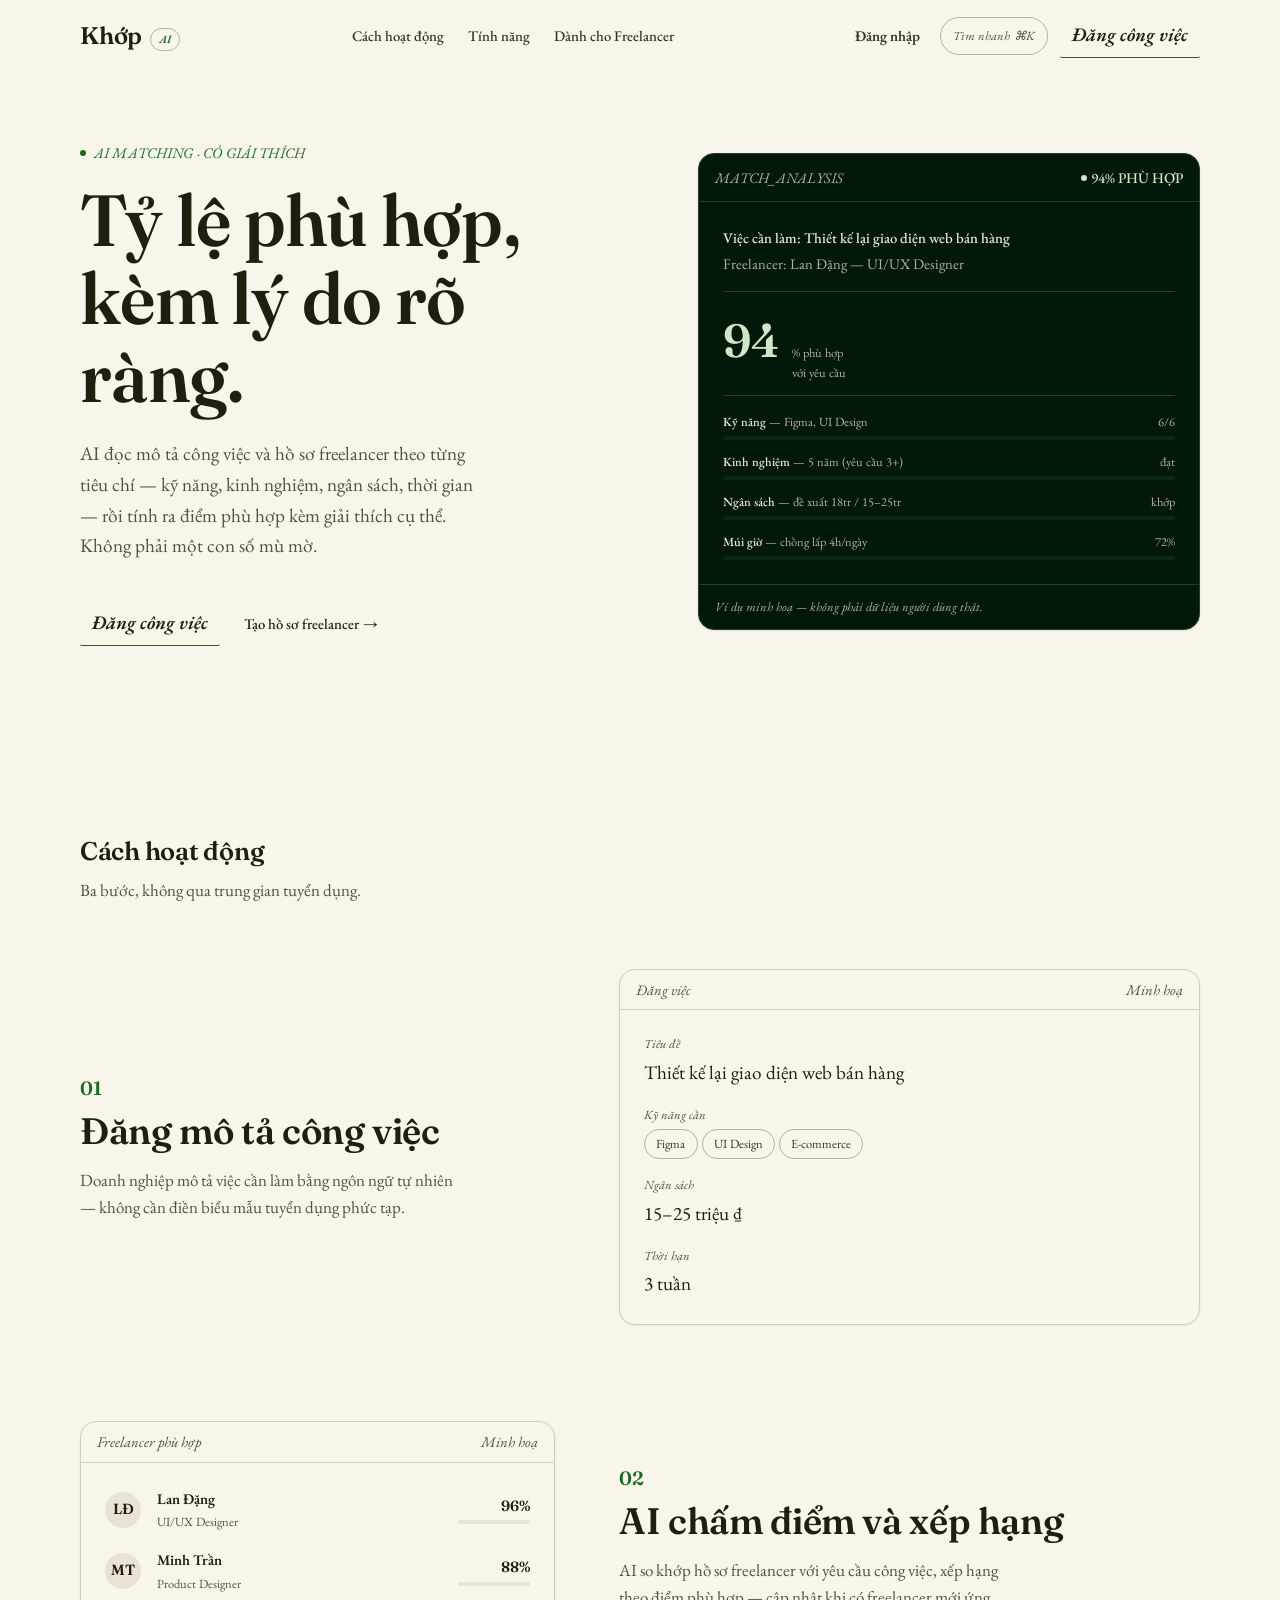
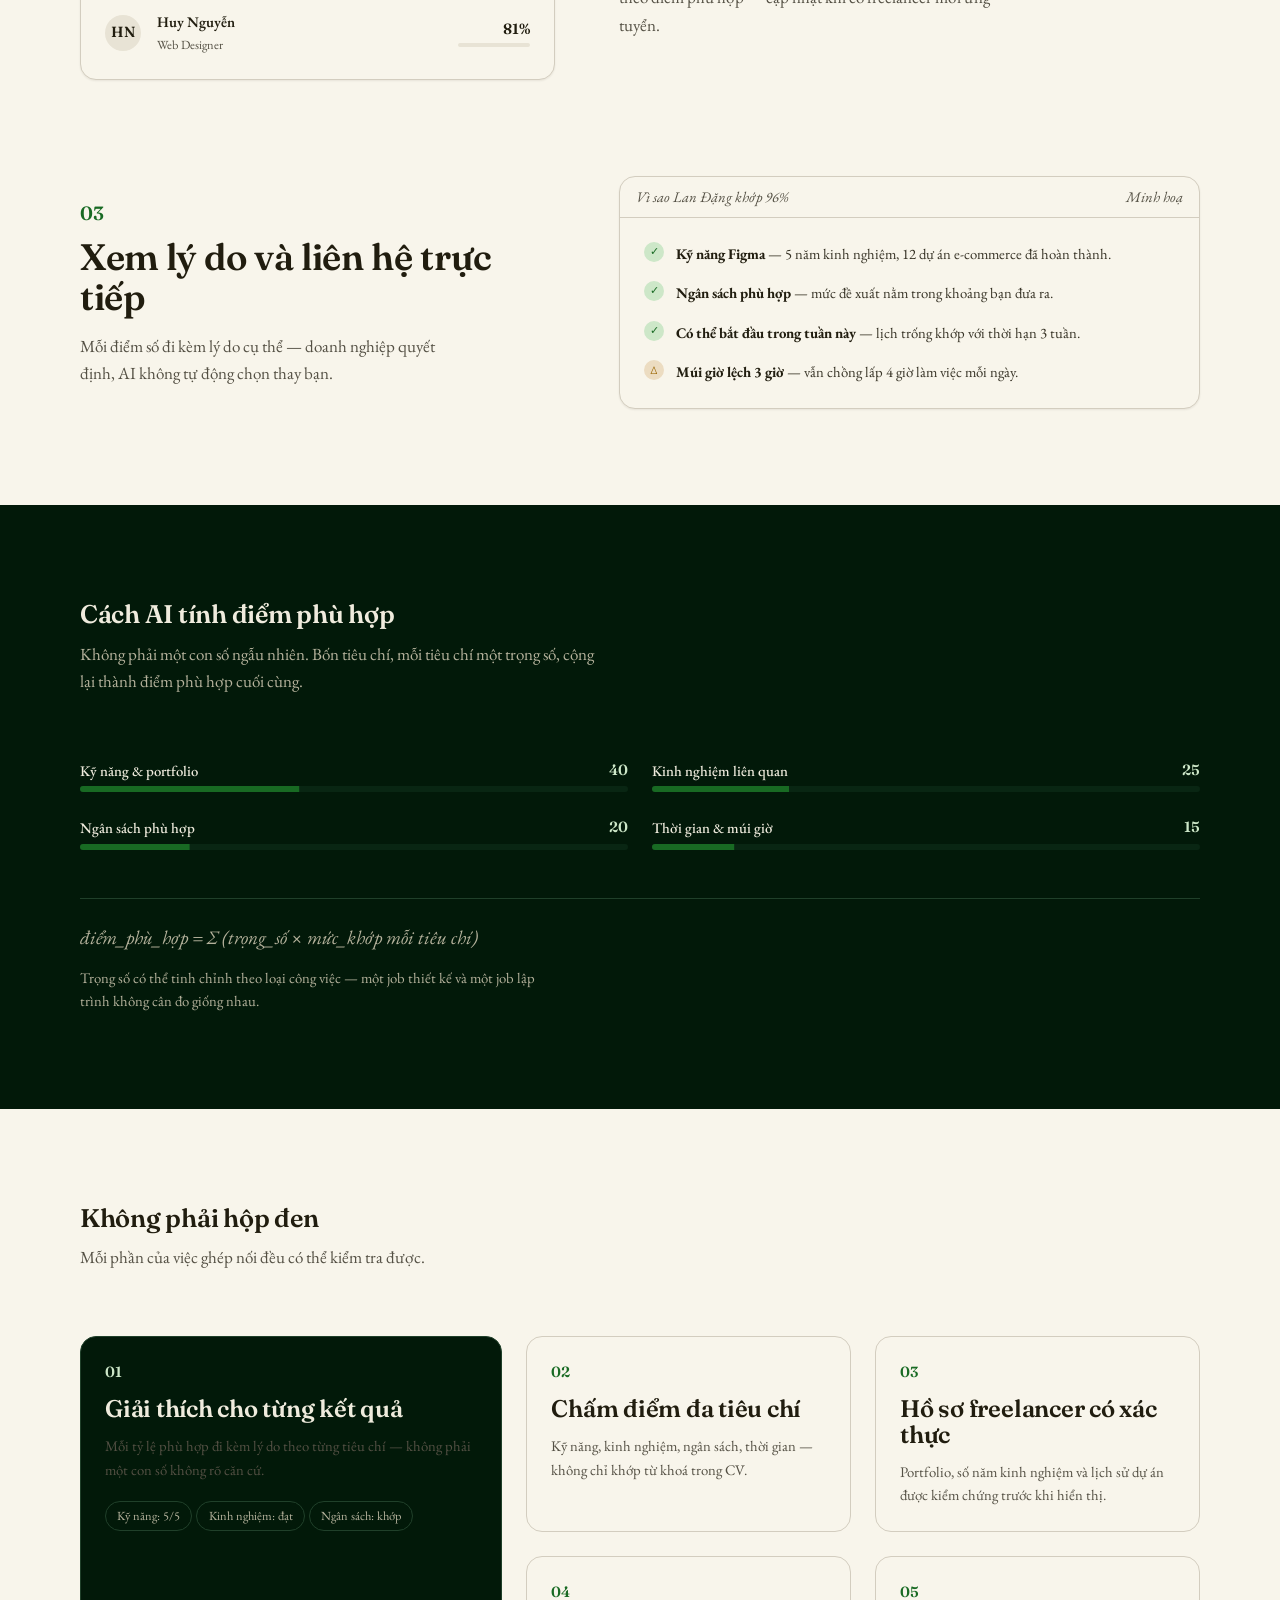
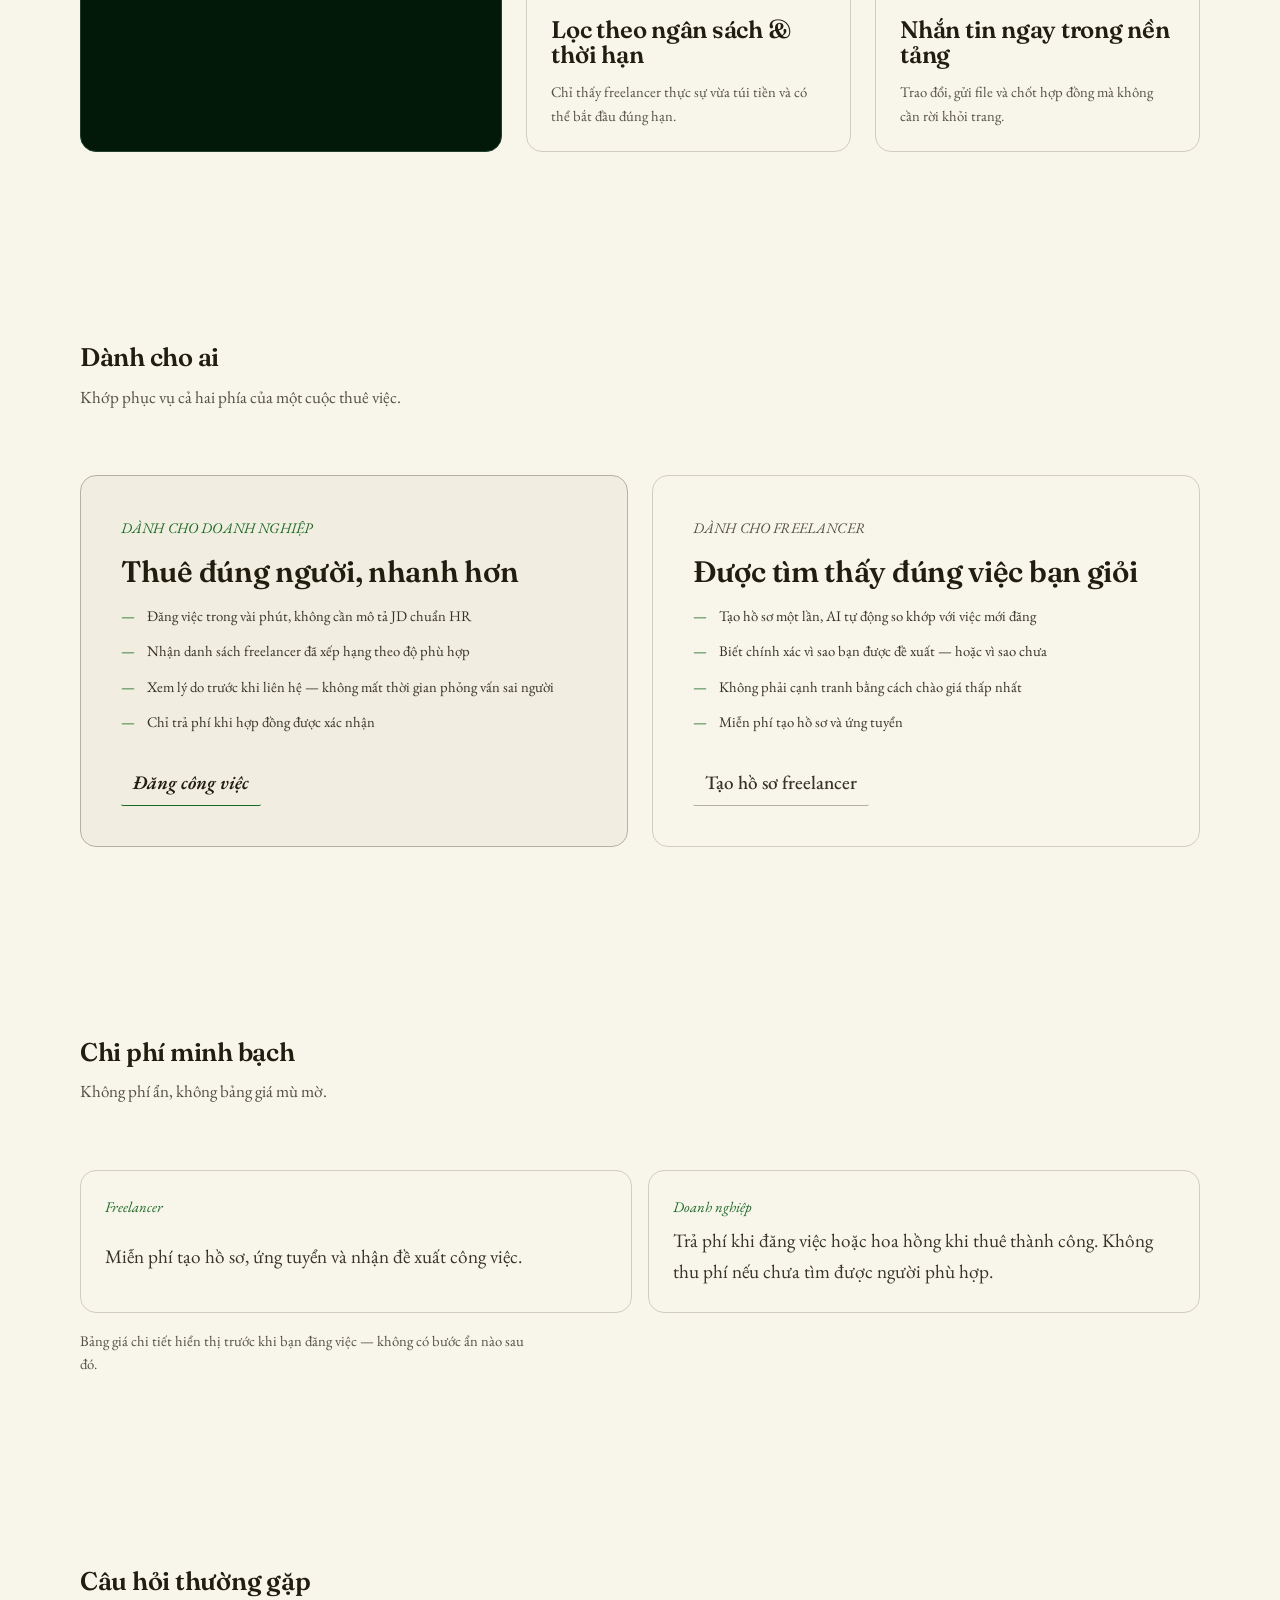
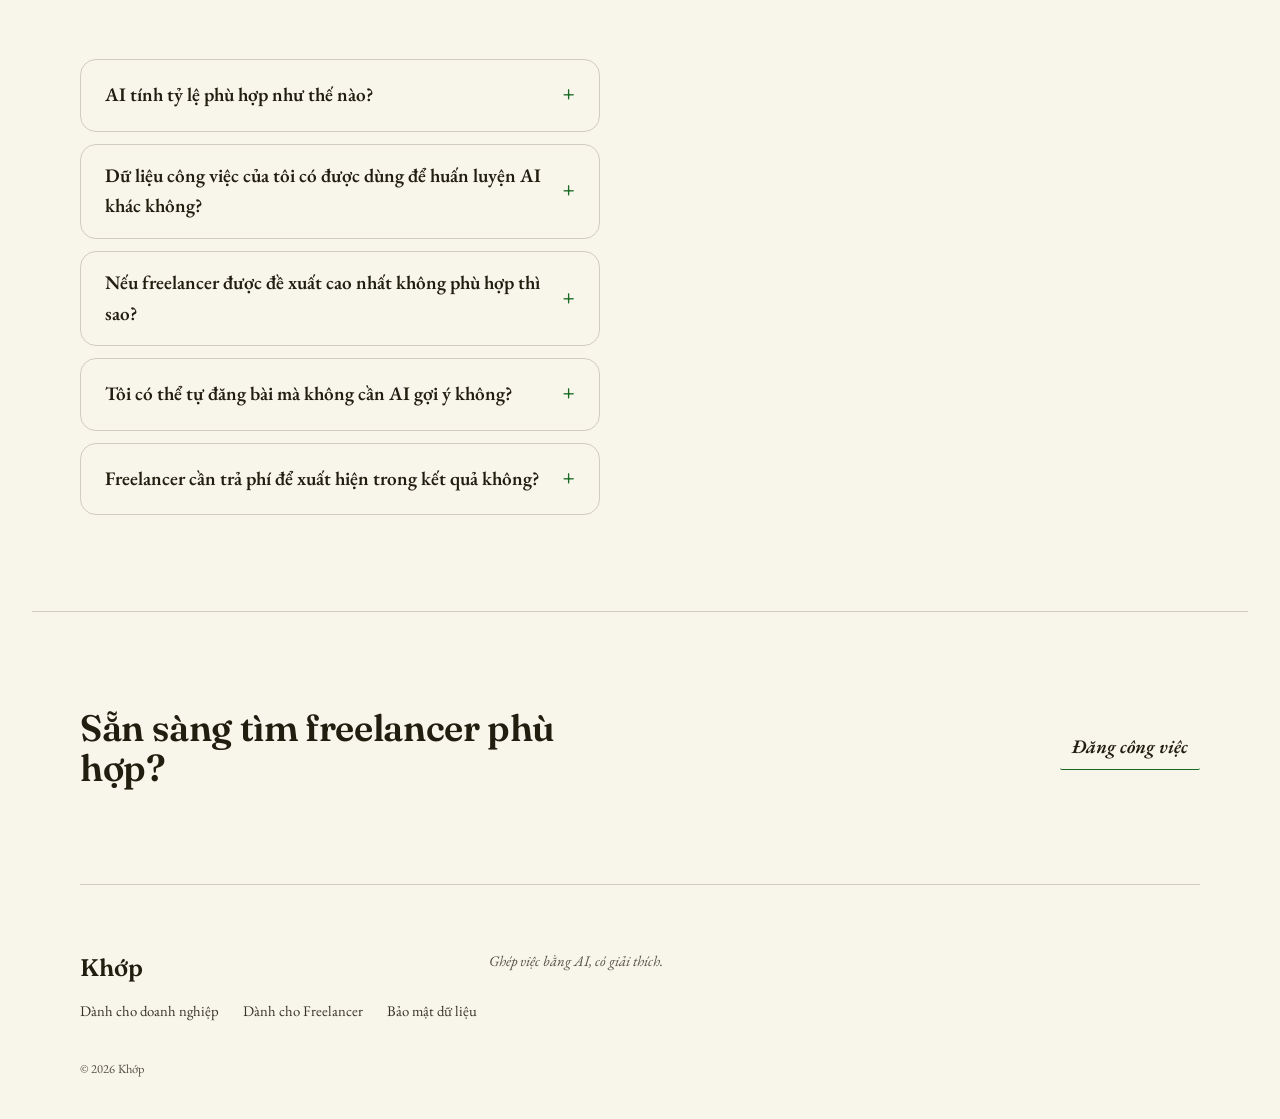
==== index.html @ 1771e1c7 "first commit" ====
<!doctype html>
<html lang="vi">
<head>
<meta charset="UTF-8" />
<meta name="viewport" content="width=device-width, initial-scale=1, viewport-fit=cover" />
<title>Khớp — Ghép việc bằng AI, có giải thích</title>
<meta name="description" content="Khớp dùng AI để tính tỷ lệ phù hợp giữa công việc và freelancer, và giải thích rõ lý do ghép nối — cho doanh nghiệp nhỏ và freelancer." />
<link rel="preconnect" href="https://fonts.googleapis.com" />
<link rel="preconnect" href="https://fonts.gstatic.com" crossorigin />
<link href="https://fonts.googleapis.com/css2?family=Fraunces:opsz,wght@9..144,500;9..144,600;9..144,700&family=EB+Garamond:ital,wght@0,400;0,500;0,600;1,400;1,500;1,600&display=swap" rel="stylesheet" />
<link rel="stylesheet" href="tokens.css" />
<link rel="stylesheet" href="styles.css" />
</head>
<body>

<a class="skip-link" href="#main">Bỏ qua đến nội dung chính</a>

<header class="nav" id="nav">
  <div class="nav__inner">
    <a class="nav__brand" href="#top">Khớp <span class="chip">AI</span></a>

    <nav class="nav__center" aria-label="Điều hướng chính">
      <a class="nav__link" href="#how">Cách hoạt động</a>
      <a class="nav__link" href="#features">Tính năng</a>
      <a class="nav__link" href="#freelancer">Dành cho Freelancer</a>
    </nav>

    <div class="nav__right">
      <a class="nav__signin" href="#signin">Đăng nhập</a>
      <button class="cmdk-trigger" id="cmdkTrigger" aria-haspopup="dialog" aria-controls="cmdk">
        <span>Tìm nhanh</span><kbd>⌘K</kbd>
      </button>
      <a class="btn btn--primary" href="#dang-cong-viec">Đăng công việc</a>
      <button class="nav__burger" id="burgerBtn" aria-expanded="false" aria-controls="mobilePanel" aria-label="Mở menu">
        <svg viewBox="0 0 24 24" fill="none" stroke="currentColor" stroke-width="2" aria-hidden="true"><path d="M3 6h18M3 12h18M3 18h18"/></svg>
      </button>
    </div>
  </div>

  <div class="nav__mobile-panel" id="mobilePanel">
    <a href="#how">Cách hoạt động</a>
    <a href="#features">Tính năng</a>
    <a href="#freelancer">Dành cho Freelancer</a>
    <a href="#signin">Đăng nhập</a>
    <a class="btn btn--primary" href="#dang-cong-viec">Đăng công việc</a>
  </div>
</header>

<dialog class="cmdk" id="cmdk" aria-label="Tìm nhanh">
  <div class="cmdk__input-row">
    <svg viewBox="0 0 24 24" fill="none" stroke="currentColor" stroke-width="2" aria-hidden="true"><circle cx="11" cy="11" r="7"/><path d="m21 21-4.3-4.3"/></svg>
    <input class="cmdk__input" id="cmdkInput" type="text" placeholder="Đi tới phần, hoặc thực hiện một hành động…" autocomplete="off" />
  </div>
  <ul class="cmdk__list" id="cmdkList" role="listbox"></ul>
</dialog>

<main id="main">

  <!-- ===================== Hero ===================== -->
  <section class="hero container" id="top">
    <div class="hero__inner">
      <div>
        <span class="hero__eyebrow">AI MATCHING · CÓ GIẢI THÍCH</span>
        <h1 class="hero__title">Tỷ lệ phù hợp, kèm lý do rõ ràng.</h1>
        <p class="hero__lede">AI đọc mô tả công việc và hồ sơ freelancer theo từng tiêu chí — kỹ năng, kinh nghiệm, ngân sách, thời gian — rồi tính ra điểm phù hợp kèm giải thích cụ thể. Không phải một con số mù mờ.</p>
        <div class="hero__cta">
          <a class="btn btn--primary" href="#dang-cong-viec">Đăng công việc</a>
          <a class="link-arrow" href="#freelancer">Tạo hồ sơ freelancer</a>
        </div>
      </div>

      <div class="match-card reveal" style="--i:1" aria-hidden="true">
        <div class="match-card__frame">
          <span>MATCH_ANALYSIS</span>
          <span class="match-card__status"><span class="dot"></span>94% PHÙ HỢP</span>
        </div>
        <div class="match-card__body">
          <div class="match-card__meta">
            <span class="job">Việc cần làm: Thiết kế lại giao diện web bán hàng</span>
            <span class="who">Freelancer: Lan Đặng — UI/UX Designer</span>
          </div>

          <div class="match-card__score">
            <span class="num" data-count-to="94">0</span>
            <span class="label">% phù hợp<br/>với yêu cầu</span>
          </div>

          <div class="match-card__criteria">
            <div class="criterion">
              <div class="criterion__row"><span><strong>Kỹ năng</strong> — Figma, UI Design</span><span>6/6</span></div>
              <div class="criterion__bar"><span data-fill="100"></span></div>
            </div>
            <div class="criterion">
              <div class="criterion__row"><span><strong>Kinh nghiệm</strong> — 5 năm (yêu cầu 3+)</span><span>đạt</span></div>
              <div class="criterion__bar"><span data-fill="100"></span></div>
            </div>
            <div class="criterion">
              <div class="criterion__row"><span><strong>Ngân sách</strong> — đề xuất 18tr / 15–25tr</span><span>khớp</span></div>
              <div class="criterion__bar"><span data-fill="90"></span></div>
            </div>
            <div class="criterion">
              <div class="criterion__row"><span><strong>Múi giờ</strong> — chồng lấp 4h/ngày</span><span>72%</span></div>
              <div class="criterion__bar"><span data-fill="72"></span></div>
            </div>
          </div>
        </div>
        <div class="match-card__caption">Ví dụ minh hoạ — không phải dữ liệu người dùng thật.</div>
      </div>
    </div>
  </section>

  <!-- ===================== How it works (Workbench tour) ===================== -->
  <section class="section container" id="how">
    <div class="section__head reveal">
      <h2>Cách hoạt động</h2>
      <p>Ba bước, không qua trung gian tuyển dụng.</p>
    </div>

    <div class="steps">
      <article class="step reveal">
        <div class="step__text">
          <span class="step__num">01</span>
          <h3 class="step__title">Đăng mô tả công việc</h3>
          <p class="step__copy">Doanh nghiệp mô tả việc cần làm bằng ngôn ngữ tự nhiên — không cần điền biểu mẫu tuyển dụng phức tạp.</p>
        </div>
        <div class="step__panel panel">
          <div class="panel__frame"><span>Đăng việc</span><span>Minh hoạ</span></div>
          <div class="panel__body jobform">
            <div class="jobform__field"><span class="k">Tiêu đề</span><span class="v">Thiết kế lại giao diện web bán hàng</span></div>
            <div class="jobform__field"><span class="k">Kỹ năng cần</span><div class="tag-row"><span class="tag">Figma</span><span class="tag">UI Design</span><span class="tag">E-commerce</span></div></div>
            <div class="jobform__field"><span class="k">Ngân sách</span><span class="v">15–25 triệu ₫</span></div>
            <div class="jobform__field"><span class="k">Thời hạn</span><span class="v">3 tuần</span></div>
          </div>
        </div>
      </article>

      <article class="step reveal">
        <div class="step__text">
          <span class="step__num">02</span>
          <h3 class="step__title">AI chấm điểm và xếp hạng</h3>
          <p class="step__copy">AI so khớp hồ sơ freelancer với yêu cầu công việc, xếp hạng theo điểm phù hợp — cập nhật khi có freelancer mới ứng tuyển.</p>
        </div>
        <div class="step__panel panel">
          <div class="panel__frame"><span>Freelancer phù hợp</span><span>Minh hoạ</span></div>
          <div class="panel__body ranked-list">
            <div class="ranked-row">
              <span class="avatar">LĐ</span>
              <span class="ranked-row__info"><span class="ranked-row__name">Lan Đặng</span><span class="ranked-row__role">UI/UX Designer</span></span>
              <span class="ranked-row__score"><span class="pct">96%</span><span class="bar"><span data-fill="96"></span></span></span>
            </div>
            <div class="ranked-row">
              <span class="avatar">MT</span>
              <span class="ranked-row__info"><span class="ranked-row__name">Minh Trần</span><span class="ranked-row__role">Product Designer</span></span>
              <span class="ranked-row__score"><span class="pct">88%</span><span class="bar"><span data-fill="88"></span></span></span>
            </div>
            <div class="ranked-row">
              <span class="avatar">HN</span>
              <span class="ranked-row__info"><span class="ranked-row__name">Huy Nguyễn</span><span class="ranked-row__role">Web Designer</span></span>
              <span class="ranked-row__score"><span class="pct">81%</span><span class="bar"><span data-fill="81"></span></span></span>
            </div>
          </div>
        </div>
      </article>

      <article class="step reveal">
        <div class="step__text">
          <span class="step__num">03</span>
          <h3 class="step__title">Xem lý do và liên hệ trực tiếp</h3>
          <p class="step__copy">Mỗi điểm số đi kèm lý do cụ thể — doanh nghiệp quyết định, AI không tự động chọn thay bạn.</p>
        </div>
        <div class="step__panel panel">
          <div class="panel__frame"><span>Vì sao Lan Đặng khớp 96%</span><span>Minh hoạ</span></div>
          <div class="panel__body explain-list">
            <div class="explain-item"><span class="mark mark--ok">✓</span><span class="t"><strong>Kỹ năng Figma</strong> — 5 năm kinh nghiệm, 12 dự án e-commerce đã hoàn thành.</span></div>
            <div class="explain-item"><span class="mark mark--ok">✓</span><span class="t"><strong>Ngân sách phù hợp</strong> — mức đề xuất nằm trong khoảng bạn đưa ra.</span></div>
            <div class="explain-item"><span class="mark mark--ok">✓</span><span class="t"><strong>Có thể bắt đầu trong tuần này</strong> — lịch trống khớp với thời hạn 3 tuần.</span></div>
            <div class="explain-item"><span class="mark mark--warn">△</span><span class="t"><strong>Múi giờ lệch 3 giờ</strong> — vẫn chồng lấp 4 giờ làm việc mỗi ngày.</span></div>
          </div>
        </div>
      </article>
    </div>
  </section>

  <!-- ===================== Dark band: methodology ===================== -->
  <section class="section band-dark" id="method">
    <div class="container">
      <div class="section__head reveal">
        <h2>Cách AI tính điểm phù hợp</h2>
        <p>Không phải một con số ngẫu nhiên. Bốn tiêu chí, mỗi tiêu chí một trọng số, cộng lại thành điểm phù hợp cuối cùng.</p>
      </div>

      <div class="formula reveal">
        <div class="weights">
          <div class="weight-row">
            <div class="weight-row__head"><span class="name">Kỹ năng &amp; portfolio</span><span class="pct" data-count-to="40">0</span></div>
            <div class="weight-row__bar"><span data-fill="40"></span></div>
          </div>
          <div class="weight-row">
            <div class="weight-row__head"><span class="name">Kinh nghiệm liên quan</span><span class="pct" data-count-to="25">0</span></div>
            <div class="weight-row__bar"><span data-fill="25"></span></div>
          </div>
          <div class="weight-row">
            <div class="weight-row__head"><span class="name">Ngân sách phù hợp</span><span class="pct" data-count-to="20">0</span></div>
            <div class="weight-row__bar"><span data-fill="20"></span></div>
          </div>
          <div class="weight-row">
            <div class="weight-row__head"><span class="name">Thời gian &amp; múi giờ</span><span class="pct" data-count-to="15">0</span></div>
            <div class="weight-row__bar"><span data-fill="15"></span></div>
          </div>
        </div>

        <div>
          <div class="formula__eq">điểm_phù_hợp = Σ (trọng_số × mức_khớp mỗi tiêu chí)</div>
          <p class="formula__note">Trọng số có thể tinh chỉnh theo loại công việc — một job thiết kế và một job lập trình không cân đo giống nhau.</p>
        </div>
      </div>
    </div>
  </section>

  <!-- ===================== Features ===================== -->
  <section class="section container" id="features">
    <div class="section__head reveal">
      <h2>Không phải hộp đen</h2>
      <p>Mỗi phần của việc ghép nối đều có thể kiểm tra được.</p>
    </div>

    <div class="features-grid reveal">
      <div class="feature-card feature-card--lead">
        <span class="feature-card__index">01</span>
        <h3>Giải thích cho từng kết quả</h3>
        <p>Mỗi tỷ lệ phù hợp đi kèm lý do theo từng tiêu chí — không phải một con số không rõ căn cứ.</p>
        <div class="tag-row">
          <span class="tag">Kỹ năng: 5/5</span>
          <span class="tag">Kinh nghiệm: đạt</span>
          <span class="tag">Ngân sách: khớp</span>
        </div>
      </div>
      <div class="feature-card">
        <span class="feature-card__index">02</span>
        <h3>Chấm điểm đa tiêu chí</h3>
        <p>Kỹ năng, kinh nghiệm, ngân sách, thời gian — không chỉ khớp từ khoá trong CV.</p>
      </div>
      <div class="feature-card">
        <span class="feature-card__index">03</span>
        <h3>Hồ sơ freelancer có xác thực</h3>
        <p>Portfolio, số năm kinh nghiệm và lịch sử dự án được kiểm chứng trước khi hiển thị.</p>
      </div>
      <div class="feature-card">
        <span class="feature-card__index">04</span>
        <h3>Lọc theo ngân sách &amp; thời hạn</h3>
        <p>Chỉ thấy freelancer thực sự vừa túi tiền và có thể bắt đầu đúng hạn.</p>
      </div>
      <div class="feature-card">
        <span class="feature-card__index">05</span>
        <h3>Nhắn tin ngay trong nền tảng</h3>
        <p>Trao đổi, gửi file và chốt hợp đồng mà không cần rời khỏi trang.</p>
      </div>
    </div>
  </section>

  <!-- ===================== Dual audience ===================== -->
  <section class="section container" id="audience">
    <div class="section__head reveal">
      <h2>Dành cho ai</h2>
      <p>Khớp phục vụ cả hai phía của một cuộc thuê việc.</p>
    </div>

    <div class="split reveal">
      <div class="audience audience--primary">
        <span class="mono-tag">DÀNH CHO DOANH NGHIỆP</span>
        <h3>Thuê đúng người, nhanh hơn</h3>
        <ul class="audience__list">
          <li>Đăng việc trong vài phút, không cần mô tả JD chuẩn HR</li>
          <li>Nhận danh sách freelancer đã xếp hạng theo độ phù hợp</li>
          <li>Xem lý do trước khi liên hệ — không mất thời gian phỏng vấn sai người</li>
          <li>Chỉ trả phí khi hợp đồng được xác nhận</li>
        </ul>
        <a class="btn btn--primary" href="#dang-cong-viec">Đăng công việc</a>
      </div>

      <div class="audience" id="freelancer">
        <span class="mono-tag">DÀNH CHO FREELANCER</span>
        <h3>Được tìm thấy đúng việc bạn giỏi</h3>
        <ul class="audience__list">
          <li>Tạo hồ sơ một lần, AI tự động so khớp với việc mới đăng</li>
          <li>Biết chính xác vì sao bạn được đề xuất — hoặc vì sao chưa</li>
          <li>Không phải cạnh tranh bằng cách chào giá thấp nhất</li>
          <li>Miễn phí tạo hồ sơ và ứng tuyển</li>
        </ul>
        <a class="btn btn--outline" href="#signup-freelancer">Tạo hồ sơ freelancer</a>
      </div>
    </div>
  </section>

  <!-- ===================== Pricing (honest) ===================== -->
  <section class="section container" id="pricing">
    <div class="section__head reveal">
      <h2>Chi phí minh bạch</h2>
      <p>Không phí ẩn, không bảng giá mù mờ.</p>
    </div>

    <div class="pricing-rows reveal">
      <div class="pricing-row">
        <span class="who">Freelancer</span>
        <p>Miễn phí tạo hồ sơ, ứng tuyển và nhận đề xuất công việc.</p>
      </div>
      <div class="pricing-row">
        <span class="who">Doanh nghiệp</span>
        <p>Trả phí khi đăng việc hoặc hoa hồng khi thuê thành công. Không thu phí nếu chưa tìm được người phù hợp.</p>
      </div>
    </div>
    <p class="pricing-note">Bảng giá chi tiết hiển thị trước khi bạn đăng việc — không có bước ẩn nào sau đó.</p>
  </section>

  <!-- ===================== FAQ ===================== -->
  <section class="section container" id="faq">
    <div class="section__head reveal">
      <h2>Câu hỏi thường gặp</h2>
    </div>

    <div class="faq-list reveal">
      <details class="faq-item">
        <summary>AI tính tỷ lệ phù hợp như thế nào?</summary>
        <p>AI so khớp mô tả công việc với hồ sơ freelancer theo bốn tiêu chí — kỹ năng, kinh nghiệm, ngân sách, thời gian — rồi tính điểm theo trọng số. Bạn luôn thấy chi tiết từng tiêu chí, không chỉ con số cuối cùng.</p>
      </details>
      <details class="faq-item">
        <summary>Dữ liệu công việc của tôi có được dùng để huấn luyện AI khác không?</summary>
        <p>Không. Mô tả công việc và hồ sơ chỉ dùng để tính điểm phù hợp cho chính bạn, không chia sẻ cho bên thứ ba hay dùng để huấn luyện mô hình ngoài nền tảng.</p>
      </details>
      <details class="faq-item">
        <summary>Nếu freelancer được đề xuất cao nhất không phù hợp thì sao?</summary>
        <p>Bạn xem toàn bộ danh sách đã xếp hạng, không chỉ gợi ý số một. Có thể liên hệ bất kỳ freelancer nào trong danh sách và xem lý do phù hợp của từng người.</p>
      </details>
      <details class="faq-item">
        <summary>Tôi có thể tự đăng bài mà không cần AI gợi ý không?</summary>
        <p>Có. AI chỉ hỗ trợ xếp hạng và giải thích — bạn vẫn xem được toàn bộ freelancer đã ứng tuyển và tự quyết định.</p>
      </details>
      <details class="faq-item">
        <summary>Freelancer cần trả phí để xuất hiện trong kết quả không?</summary>
        <p>Không. Thứ hạng chỉ dựa trên độ phù hợp với công việc, không phải freelancer nào trả phí cao hơn.</p>
      </details>
    </div>
  </section>

  <!-- ===================== Final CTA ===================== -->
  <section class="cta-strip container" id="dang-cong-viec">
    <h2>Sẵn sàng tìm freelancer phù hợp?</h2>
    <div class="cta-strip__row">
      <a class="btn btn--primary" href="#signup-business">Đăng công việc</a>
    </div>
  </section>

</main>

<footer class="container">
  <div class="foot-mast">
    <span class="wordmark">Khớp</span>
    <span class="tagline">Ghép việc bằng AI, có giải thích.</span>
    <div class="links">
      <a href="#audience">Dành cho doanh nghiệp</a>
      <a href="#freelancer">Dành cho Freelancer</a>
      <a href="#privacy">Bảo mật dữ liệu</a>
    </div>
    <span class="copyright">© 2026 Khớp</span>
  </div>
</footer>

<script>
(function () {
  "use strict";

  var reduced = window.matchMedia("(prefers-reduced-motion: reduce)").matches;

  /* Sticky nav frost-on-scroll */
  var nav = document.getElementById("nav");
  var onScroll = function () {
    nav.classList.toggle("is-scrolled", window.scrollY > 8);
  };
  document.addEventListener("scroll", onScroll, { passive: true });
  onScroll();

  /* Mobile nav disclosure */
  var burger = document.getElementById("burgerBtn");
  var panel = document.getElementById("mobilePanel");
  burger.addEventListener("click", function () {
    var open = panel.getAttribute("data-open") === "true";
    panel.setAttribute("data-open", String(!open));
    burger.setAttribute("aria-expanded", String(!open));
  });

  /* Reveal on scroll — one-shot */
  var revealEls = document.querySelectorAll(".reveal");
  if ("IntersectionObserver" in window && !reduced) {
    var io = new IntersectionObserver(function (entries) {
      entries.forEach(function (entry) {
        if (entry.isIntersecting) {
          entry.target.classList.add("is-in");
          io.unobserve(entry.target);
        }
      });
    }, { threshold: 0.2 });
    revealEls.forEach(function (el) { io.observe(el); });
  } else {
    revealEls.forEach(function (el) { el.classList.add("is-in"); });
  }

  /* Bar fills + number tick — fire once per element on viewport entry */
  var fillTargets = document.querySelectorAll("[data-fill]");
  var countTargets = document.querySelectorAll("[data-count-to]");

  function animateCount(el) {
    var target = parseInt(el.getAttribute("data-count-to"), 10);
    if (reduced) { el.textContent = target; return; }
    var start = null;
    var duration = 900;
    function step(ts) {
      if (!start) start = ts;
      var p = Math.min((ts - start) / duration, 1);
      el.textContent = Math.round(target * p);
      if (p < 1) requestAnimationFrame(step);
    }
    requestAnimationFrame(step);
  }

  if ("IntersectionObserver" in window) {
    var io2 = new IntersectionObserver(function (entries) {
      entries.forEach(function (entry) {
        if (!entry.isIntersecting) return;
        var el = entry.target;
        if (el.hasAttribute("data-fill")) {
          el.style.setProperty("--fill", parseInt(el.getAttribute("data-fill"), 10) / 100);
        } else if (el.hasAttribute("data-count-to")) {
          animateCount(el);
        }
        io2.unobserve(el);
      });
    }, { threshold: 0.4 });
    fillTargets.forEach(function (el) { io2.observe(el); });
    countTargets.forEach(function (el) { io2.observe(el); });
  } else {
    fillTargets.forEach(function (el) { el.style.setProperty("--fill", parseInt(el.getAttribute("data-fill"), 10) / 100); });
    countTargets.forEach(function (el) { el.textContent = el.getAttribute("data-count-to"); });
  }

  /* Command palette */
  var cmdk = document.getElementById("cmdk");
  var cmdkTrigger = document.getElementById("cmdkTrigger");
  var cmdkInput = document.getElementById("cmdkInput");
  var cmdkList = document.getElementById("cmdkList");

  var commands = [
    { label: "Cách hoạt động", hint: "Phần", href: "#how" },
    { label: "Tính năng", hint: "Phần", href: "#features" },
    { label: "Dành cho Freelancer", hint: "Phần", href: "#freelancer" },
    { label: "Chi phí", hint: "Phần", href: "#pricing" },
    { label: "Câu hỏi thường gặp", hint: "Phần", href: "#faq" },
    { label: "Đăng công việc", hint: "Hành động", href: "#dang-cong-viec" },
    { label: "Tạo hồ sơ freelancer", hint: "Hành động", href: "#signup-freelancer" }
  ];

  var activeIndex = 0;

  function renderList(filter) {
    var q = (filter || "").trim().toLowerCase();
    var matches = commands.filter(function (c) { return c.label.toLowerCase().indexOf(q) !== -1; });
    cmdkList.innerHTML = "";
    if (matches.length === 0) {
      cmdkList.innerHTML = '<li class="cmdk__empty">Không tìm thấy mục nào.</li>';
      return;
    }
    activeIndex = 0;
    matches.forEach(function (c, i) {
      var li = document.createElement("li");
      li.setAttribute("role", "option");
      var btn = document.createElement("button");
      btn.type = "button";
      btn.className = "cmdk__item";
      btn.setAttribute("data-active", i === 0 ? "true" : "false");
      btn.innerHTML = "<span>" + c.label + "</span><span class=\"mono-tag\">" + c.hint + "</span>";
      btn.addEventListener("click", function () { go(c.href); });
      li.appendChild(btn);
      cmdkList.appendChild(li);
    });
  }

  function go(href) {
    cmdk.close();
    var el = document.querySelector(href);
    if (el) el.scrollIntoView({ behavior: reduced ? "auto" : "smooth", block: "start" });
  }

  function openCmdk() {
    renderList("");
    cmdk.showModal();
    cmdkInput.value = "";
    cmdkInput.focus();
  }

  cmdkTrigger.addEventListener("click", openCmdk);
  document.addEventListener("keydown", function (e) {
    if ((e.metaKey || e.ctrlKey) && e.key.toLowerCase() === "k") {
      e.preventDefault();
      if (cmdk.open) { cmdk.close(); } else { openCmdk(); }
    }
  });
  cmdk.addEventListener("click", function (e) {
    if (e.target === cmdk) cmdk.close();
  });
  cmdkInput.addEventListener("input", function () { renderList(cmdkInput.value); });
  cmdkInput.addEventListener("keydown", function (e) {
    var items = cmdkList.querySelectorAll(".cmdk__item");
    if (items.length === 0) return;
    if (e.key === "ArrowDown" || e.key === "ArrowUp") {
      e.preventDefault();
      items[activeIndex].setAttribute("data-active", "false");
      activeIndex = e.key === "ArrowDown"
        ? (activeIndex + 1) % items.length
        : (activeIndex - 1 + items.length) % items.length;
      items[activeIndex].setAttribute("data-active", "true");
      items[activeIndex].scrollIntoView({ block: "nearest" });
    } else if (e.key === "Enter") {
      e.preventDefault();
      items[activeIndex].click();
    }
  });
})();
</script>

</body>
</html>
---- tokens.css ----
/* Hallmark tokens · theme: Garden · genre: editorial
 * paper-band: warm-light · display-style: serif-editorial · accent-hue: leaf-green (145)
 */

:root {
  /* — Color: paper / ink — */
  --color-paper:      oklch(97%   0.014 92);
  --color-paper-2:    oklch(94.5% 0.017 90);
  --color-paper-3:    oklch(91.5% 0.019 88);
  --color-rule:       oklch(85%   0.020 90);
  --color-rule-2:     oklch(76%   0.026 90);
  --color-ink:        oklch(23%   0.025 95);
  --color-ink-2:      oklch(32%   0.022 92);
  --color-neutral:    oklch(50%   0.020 92);
  --color-muted:      oklch(43%   0.020 90);

  /* — Color: deep botanical surface (the one dark band) — */
  --color-graphite:   oklch(19%   0.045 152);
  --color-graphite-2: oklch(24%   0.050 152);
  --color-graphite-rule: oklch(34% 0.055 152);
  --color-on-graphite: oklch(94%  0.020 95);
  --color-on-graphite-muted: oklch(76% 0.030 100);

  /* — Color: accent (leaf green) — */
  --color-accent:      oklch(46% 0.13 145);
  --color-accent-ink:  oklch(98% 0.012 100);
  --color-accent-soft: oklch(90% 0.05 140);
  --color-focus:       oklch(46% 0.13 145);
  --color-warn:        oklch(55% 0.12 75);
  --color-warn-soft:   oklch(90% 0.04 80);
  --color-error:       oklch(52% 0.16 30);
  --color-accent-hover: oklch(38% 0.13 145);
  --color-backdrop:    oklch(19% 0.045 152 / 0.5);

  /* — Fonts — */
  --font-display: "Fraunces", ui-serif, Georgia, serif;
  --font-body:    "EB Garamond", ui-serif, Georgia, serif;
  --font-mono:    "JetBrains Mono", ui-monospace, monospace; /* defined for completeness; Garden's voice does not use it */

  /* — Type scale (1.25 major third, bumped a touch for Garamond's small x-height) — */
  --text-xs:   0.78rem;
  --text-sm:   0.92rem;
  --text-base: 1.0625rem;
  --text-md:   1.2rem;
  --text-lg:   1.5rem;
  --text-xl:   1.85rem;
  --text-2xl:  2.3rem;
  --text-3xl:  2.9rem;
  --text-4xl:  3.6rem;
  --text-display:   clamp(2.75rem, 4.4vw + 1rem, 5.25rem);
  --text-display-s: clamp(2.1rem, 3vw + 1rem, 3.4rem);

  /* — Spacing (4pt scale) — */
  --space-3xs: 0.125rem;
  --space-2xs: 0.25rem;
  --space-xs:  0.5rem;
  --space-sm:  0.75rem;
  --space-md:  1rem;
  --space-lg:  1.5rem;
  --space-xl:  2.5rem;
  --space-2xl: 4rem;
  --space-3xl: 6rem;
  --space-4xl: 9rem;

  /* — Layout — */
  --page-max:    76rem;
  --page-gutter: clamp(1.25rem, 4vw, 3rem);
  --measure:     65ch;

  /* — Radii (Garden: soft, hand-set — never a sharp ruler edge) — */
  --radius-sm: 10px;
  --radius-md: 16px;
  --radius-lg: 22px;

  /* — Shadows — */
  --shadow-whisper: 0 1px 2px oklch(23% 0.03 95 / 0.08);
  --shadow-lift:    0 10px 28px -16px oklch(23% 0.03 95 / 0.24);

  /* — Motion (Garden: calm, 1.2x the base durations) — */
  --ease-out:    cubic-bezier(0.16, 1, 0.3, 1);
  --ease-in:     cubic-bezier(0.7, 0, 0.84, 0);
  --ease-in-out: cubic-bezier(0.65, 0, 0.35, 1);
  --dur-micro: 140ms;
  --dur-short: 260ms;
  --dur-long:  500ms;

  /* — Z-index scale — */
  --z-base:     1;
  --z-raised:   10;
  --z-dropdown: 100;
  --z-sticky:   200;
  --z-modal:    400;
  --z-toast:    500;
  --z-tooltip:  600;
}
---- styles.css ----
/* Hallmark · genre: editorial · macrostructure: Workbench · theme: Garden
 * enrichment: Tier A CSS-built UI panels (match-analysis card, step tour, methodology band)
 * nav: N1b shape retained, Garden voice · footer: Ft1 shape retained, Garden voice
 * pre-emit critique: P5 H4 E5 S4 R5 V4
 * note: reskin of the Cobalt/Workbench build — content, DOM, macrostructure, and nav/footer
 * composition intentionally unchanged at the user's request; only palette, type, radii,
 * button voice, and motion character shifted to Garden.
 */

/* tokens.css is linked separately in <head>, before this file */

/* ===================== Reset & base ===================== */

*, *::before, *::after { box-sizing: border-box; }
html, body { overflow-x: clip; }

html {
  font-size: 100%;
  scroll-behavior: smooth;
}
@media (prefers-reduced-motion: reduce) {
  html { scroll-behavior: auto; }
}

body {
  margin: 0;
  background: var(--color-paper);
  color: var(--color-ink-2);
  font-family: var(--font-body);
  font-weight: 400;
  font-size: var(--text-base);
  line-height: 1.6;
  -webkit-font-smoothing: antialiased;
}

img, svg { display: block; max-width: 100%; }

h1, h2, h3, h4 {
  font-family: var(--font-display);
  color: var(--color-ink);
  line-height: 1.08;
  letter-spacing: -0.01em;
  margin: 0;
  font-weight: 600;
  overflow-wrap: anywhere;
  min-width: 0;
}

p { margin: 0; max-width: var(--measure); }

a { color: inherit; text-decoration: none; }

button { font: inherit; color: inherit; background: none; border: 0; cursor: pointer; }

ul { list-style: none; margin: 0; padding: 0; }

:focus { outline: none; }
:focus-visible {
  outline: 2px solid var(--color-focus);
  outline-offset: 3px;
  border-radius: inherit;
}

.container {
  max-width: var(--page-max);
  margin-inline: auto;
  padding-inline: var(--page-gutter);
}

.skip-link {
  position: absolute;
  top: -100%;
  left: var(--space-md);
  z-index: var(--z-toast);
  background: var(--color-ink);
  color: var(--color-paper);
  padding: var(--space-sm) var(--space-md);
  border-radius: var(--radius-sm);
  font-size: var(--text-sm);
  font-weight: 600;
  transition: top var(--dur-short) var(--ease-out);
}
.skip-link:focus-visible {
  top: var(--space-md);
}

/* Garden's small-label voice: italic serif annotation, not machine-mono uppercase */
.mono-tag {
  font-family: var(--font-body);
  font-style: italic;
  font-size: var(--text-sm);
  letter-spacing: 0.01em;
  color: var(--color-muted);
}

.section {
  padding-block: var(--space-3xl);
}
.section__head {
  display: grid;
  gap: var(--space-sm);
  max-width: 40rem;
  margin-bottom: var(--space-2xl);
}
.section__head p { color: var(--color-muted); }

/* Garden button voice: unstyled-link register — weight and an accent underline
   carry hierarchy, not a filled block. Italic marks the primary action. */
.btn {
  display: inline-flex;
  align-items: center;
  gap: var(--space-xs);
  height: 44px;
  padding-inline: var(--space-sm);
  border-radius: 2px;
  font-family: var(--font-body);
  font-size: var(--text-md);
  white-space: nowrap;
  border-bottom: 1.5px solid transparent;
  transition: color var(--dur-short) var(--ease-out),
              border-color var(--dur-short) var(--ease-out),
              transform 100ms var(--ease-out);
}
.btn--primary {
  color: var(--color-ink);
  font-style: italic;
  font-weight: 600;
  border-bottom-color: var(--color-accent);
}
.btn--primary:hover { color: var(--color-accent); border-bottom-color: var(--color-accent-hover); }
.btn--primary:active { transform: translateY(1px); }
.btn--primary:disabled { opacity: 0.5; cursor: not-allowed; }

.btn--outline {
  color: var(--color-ink-2);
  font-weight: 500;
  border-bottom-color: var(--color-rule-2);
}
.btn--outline:hover { color: var(--color-ink); border-bottom-color: var(--color-ink-2); }
.btn--outline:active { transform: translateY(1px); }

.link-arrow {
  display: inline-flex;
  align-items: center;
  gap: var(--space-2xs);
  font-weight: 500;
  font-size: var(--text-sm);
  color: var(--color-ink);
  white-space: nowrap;
  padding-block: var(--space-2xs);
}
.link-arrow::after { content: "→"; transition: transform var(--dur-short) var(--ease-out); }
.link-arrow:hover { color: var(--color-accent); }
.link-arrow:hover::after { transform: translateX(3px); }

/* ===================== Reveal ===================== */
/* Garden ships without a section fade-up choreography — the page is a calm,
   already-there object, not a sequence of arrivals. Functional micro-motion
   (buttons, bars, accordion, dialog) stays; the scroll-reveal is neutralised. */

.reveal {
  opacity: 1;
  transform: none;
}

@media (prefers-reduced-motion: reduce) {
  *, *::before, *::after {
    animation-duration: 150ms !important;
    animation-iteration-count: 1 !important;
    transition-duration: 150ms !important;
  }
}

/* ===================== Nav (N1b shape, Garden voice) ===================== */

.nav {
  position: sticky;
  top: 0;
  z-index: var(--z-sticky);
  background: transparent;
  border-bottom: 1px solid transparent;
  transition: background-color var(--dur-short) var(--ease-out),
              border-color var(--dur-short) var(--ease-out);
}
.nav.is-scrolled {
  background: color-mix(in oklch, var(--color-paper) 90%, transparent);
  backdrop-filter: blur(10px) saturate(120%);
  border-bottom-color: var(--color-rule);
}
.nav__inner {
  max-width: var(--page-max);
  margin-inline: auto;
  padding-inline: var(--page-gutter);
  height: 72px;
  display: grid;
  grid-template-columns: auto 1fr auto;
  align-items: center;
  gap: var(--space-md);
}
.nav__brand {
  justify-self: start;
  display: inline-flex;
  align-items: baseline;
  gap: var(--space-xs);
  font-family: var(--font-display);
  font-weight: 600;
  font-size: var(--text-lg);
  letter-spacing: -0.01em;
  color: var(--color-ink);
}
.nav__brand .chip {
  font-family: var(--font-body);
  font-style: italic;
  font-size: 0.7rem;
  border: 1px solid var(--color-rule-2);
  border-radius: 999px;
  padding: 0.1rem 0.5rem;
  color: var(--color-accent);
  transform: translateY(-1px);
}
.nav__center {
  justify-self: center;
  display: flex;
  gap: var(--space-lg);
}
.nav__link {
  font-size: var(--text-sm);
  font-weight: 500;
  color: var(--color-ink-2);
  white-space: nowrap;
  padding-block: var(--space-2xs);
  border-bottom: 1px solid transparent;
  transition: color var(--dur-short) var(--ease-out), border-color var(--dur-short) var(--ease-out);
}
.nav__link:hover { color: var(--color-ink); border-color: var(--color-accent); }

.nav__right {
  justify-self: end;
  display: flex;
  align-items: center;
  gap: var(--space-sm);
}
.nav__signin {
  font-size: var(--text-sm);
  font-weight: 600;
  white-space: nowrap;
  color: var(--color-ink-2);
  padding-inline: var(--space-xs);
}
.nav__signin:hover { color: var(--color-ink); }

.cmdk-trigger {
  display: inline-flex;
  align-items: center;
  gap: var(--space-2xs);
  height: 38px;
  padding-inline: var(--space-sm);
  border: 1px solid var(--color-rule-2);
  border-radius: 999px;
  font-family: var(--font-body);
  font-style: italic;
  font-size: var(--text-xs);
  color: var(--color-muted);
  transition: border-color var(--dur-short) var(--ease-out), color var(--dur-short) var(--ease-out);
}
.cmdk-trigger:hover { border-color: var(--color-accent); color: var(--color-ink); }
.cmdk-trigger kbd {
  font-family: var(--font-body);
  font-style: normal;
  font: inherit;
}

.nav__burger {
  display: none;
  width: 40px;
  height: 40px;
  border: 1px solid var(--color-rule-2);
  border-radius: var(--radius-sm);
  align-items: center;
  justify-content: center;
}
.nav__burger svg { width: 18px; height: 18px; }

.nav__mobile-panel {
  display: none;
  flex-direction: column;
  gap: var(--space-xs);
  padding: var(--space-md) var(--page-gutter) var(--space-lg);
  background: var(--color-paper);
  border-bottom: 1px solid var(--color-rule);
}
.nav__mobile-panel[data-open="true"] { display: flex; }
.nav__mobile-panel a {
  padding-block: var(--space-sm);
  font-size: var(--text-md);
  font-weight: 500;
  border-bottom: 1px solid var(--color-rule);
}
.nav__mobile-panel .btn { margin-top: var(--space-sm); justify-content: center; }

@media (max-width: 56.24rem) {
  .nav__center, .nav__signin, .cmdk-trigger { display: none; }
  .nav__burger { display: inline-flex; }
}

/* ===================== Command palette (native dialog) ===================== */

dialog.cmdk {
  position: fixed;
  inset: 0;
  margin: auto;
  top: 14vh;
  width: min(34rem, 92vw);
  height: fit-content;
  max-height: min(70vh, 32rem);
  padding: 0;
  border: 1px solid var(--color-rule-2);
  border-radius: var(--radius-md);
  box-shadow: var(--shadow-lift);
  background: var(--color-paper);
  color: var(--color-ink-2);
}
dialog.cmdk::backdrop {
  background: var(--color-backdrop);
}
.cmdk__input-row {
  display: flex;
  align-items: center;
  gap: var(--space-sm);
  padding: var(--space-md);
  border-bottom: 1px solid var(--color-rule);
}
.cmdk__input-row svg { width: 16px; height: 16px; color: var(--color-muted); flex-shrink: 0; }
.cmdk__input {
  flex: 1;
  border: 0;
  background: transparent;
  font-family: var(--font-body);
  font-size: var(--text-md);
  color: var(--color-ink);
}
.cmdk__list {
  max-height: 22rem;
  overflow-y: auto;
  padding: var(--space-xs);
}
.cmdk__item {
  display: flex;
  align-items: center;
  justify-content: space-between;
  width: 100%;
  text-align: left;
  padding: var(--space-sm) var(--space-md);
  border-radius: var(--radius-sm);
  font-size: var(--text-sm);
}
.cmdk__item[data-active="true"] { background: var(--color-paper-2); }
.cmdk__item:focus-visible { outline: 2px solid var(--color-focus); outline-offset: -2px; }
.cmdk__item .mono-tag { font-size: 0.7rem; }
.cmdk__empty { padding: var(--space-lg); text-align: center; color: var(--color-muted); font-size: var(--text-sm); }

/* ===================== Hero ===================== */

.hero {
  padding-block: var(--space-2xl) var(--space-3xl);
}
.hero__inner {
  display: grid;
  grid-template-columns: 1fr;
  gap: var(--space-2xl);
  align-items: center;
}
.hero__eyebrow {
  font-family: var(--font-body);
  font-style: italic;
  font-size: var(--text-sm);
  letter-spacing: 0.01em;
  color: var(--color-accent);
  display: inline-flex;
  align-items: center;
  gap: var(--space-xs);
  margin-bottom: var(--space-md);
}
.hero__eyebrow::before {
  content: "";
  width: 6px; height: 6px;
  border-radius: 50%;
  background: var(--color-accent);
}
.hero__title {
  font-size: var(--text-display);
  max-width: 16ch;
}
.hero__lede {
  margin-top: var(--space-lg);
  font-size: var(--text-md);
  color: var(--color-muted);
  max-width: 46ch;
}
.hero__cta {
  margin-top: var(--space-xl);
  display: flex;
  flex-wrap: wrap;
  align-items: center;
  gap: var(--space-lg);
}

/* ===================== Match card (the botanical dark card) ===================== */

.match-card {
  background: var(--color-graphite);
  border: 1px solid var(--color-graphite-rule);
  border-radius: var(--radius-md);
  box-shadow: var(--shadow-whisper);
  color: var(--color-on-graphite);
  font-family: var(--font-body);
  overflow: hidden;
}
.match-card__frame {
  display: flex;
  align-items: center;
  justify-content: space-between;
  padding: var(--space-sm) var(--space-md);
  border-bottom: 1px solid var(--color-graphite-rule);
  font-family: var(--font-body);
  font-style: italic;
  font-size: var(--text-sm);
  color: var(--color-on-graphite-muted);
}
.match-card__status {
  display: inline-flex;
  align-items: center;
  gap: var(--space-2xs);
  color: var(--color-accent-soft);
  font-weight: 500;
  font-style: normal;
}
.match-card__status .dot { width: 6px; height: 6px; border-radius: 50%; background: var(--color-accent-soft); }
.match-card__body { padding: var(--space-lg); display: grid; gap: var(--space-md); }
.match-card__meta { display: grid; gap: var(--space-3xs); font-size: var(--text-sm); }
.match-card__meta .job { color: var(--color-on-graphite); font-weight: 500; }
.match-card__meta .who { color: var(--color-on-graphite-muted); }

.match-card__score {
  display: flex;
  align-items: baseline;
  gap: var(--space-sm);
  padding-block: var(--space-sm);
  border-top: 1px solid var(--color-graphite-rule);
  border-bottom: 1px solid var(--color-graphite-rule);
}
.match-card__score .num {
  font-family: var(--font-display);
  font-size: var(--text-3xl);
  font-weight: 600;
  color: var(--color-accent-soft);
  font-variant-numeric: tabular-nums;
}
.match-card__score .label { font-size: var(--text-xs); color: var(--color-on-graphite-muted); }

.match-card__criteria { display: grid; gap: var(--space-sm); }
.criterion { display: grid; gap: var(--space-2xs); }
.criterion__row { display: flex; justify-content: space-between; font-size: var(--text-xs); color: var(--color-on-graphite-muted); }
.criterion__row strong { color: var(--color-on-graphite); font-weight: 500; }
.criterion__bar { height: 4px; border-radius: 2px; background: var(--color-graphite-2); overflow: hidden; }
.criterion__bar span {
  display: block; width: 100%; height: 100%; background: var(--color-accent);
  transform: scaleX(var(--fill, 0));
  transform-origin: left;
  transition: transform 1.1s var(--ease-out);
}

.match-card__caption {
  padding: var(--space-sm) var(--space-md);
  border-top: 1px solid var(--color-graphite-rule);
  font-family: var(--font-body);
  font-style: italic;
  font-size: 0.78rem;
  color: var(--color-on-graphite-muted);
}

/* ===================== How it works (Workbench tour) ===================== */

.steps { display: grid; gap: var(--space-3xl); }
.step {
  display: grid;
  grid-template-columns: 1fr;
  gap: var(--space-xl);
  align-items: center;
}
.step:nth-child(even) .step__panel { order: -1; }
.step__num { font-family: var(--font-display); font-size: var(--text-md); font-weight: 600; color: var(--color-accent); }
.step__title { font-size: var(--text-2xl); margin-top: var(--space-xs); max-width: 18ch; }
.step__copy { margin-top: var(--space-md); color: var(--color-muted); max-width: 48ch; }

.panel {
  background: var(--color-paper);
  border: 1px solid var(--color-rule);
  border-radius: var(--radius-md);
  box-shadow: var(--shadow-whisper);
  overflow: hidden;
  position: relative;
}
.panel__frame {
  display: flex;
  justify-content: space-between;
  align-items: center;
  padding: var(--space-xs) var(--space-md);
  border-bottom: 1px solid var(--color-rule);
  font-family: var(--font-body);
  font-style: italic;
  font-size: var(--text-sm);
  color: var(--color-muted);
}
.panel__body { padding: var(--space-lg); }

/* Step 1 — job post preview */
.jobform { display: grid; gap: var(--space-md); }
.jobform__field { display: grid; gap: var(--space-2xs); }
.jobform__field .k { font-size: var(--text-xs); color: var(--color-muted); font-family: var(--font-body); font-style: italic; }
.jobform__field .v { font-size: var(--text-md); color: var(--color-ink); }
.tag-row { display: flex; flex-wrap: wrap; gap: var(--space-2xs); }
.tag {
  font-size: var(--text-xs);
  padding: 0.25rem 0.7rem;
  border: 1px solid var(--color-rule-2);
  border-radius: 999px;
  color: var(--color-ink-2);
  font-family: var(--font-body);
}

/* Step 2 — ranked list */
.ranked-list { display: grid; gap: var(--space-md); }
.ranked-row { display: grid; grid-template-columns: auto 1fr auto; align-items: center; gap: var(--space-md); }
.avatar {
  width: 36px; height: 36px; border-radius: 50%;
  display: grid; place-items: center;
  background: var(--color-paper-3);
  font-family: var(--font-display); font-size: var(--text-sm); font-weight: 600; color: var(--color-ink);
}
.ranked-row__info { display: grid; gap: var(--space-3xs); min-width: 0; }
.ranked-row__name { font-weight: 600; color: var(--color-ink); font-size: var(--text-sm); }
.ranked-row__role { font-size: var(--text-xs); color: var(--color-muted); }
.ranked-row__score { display: grid; gap: var(--space-3xs); text-align: right; min-width: 4.5rem; }
.ranked-row__score .pct { font-family: var(--font-display); font-weight: 600; color: var(--color-ink); font-size: var(--text-sm); font-variant-numeric: tabular-nums; }
.ranked-row__score .bar { width: 4.5rem; height: 4px; border-radius: 2px; background: var(--color-paper-3); overflow: hidden; }
.ranked-row__score .bar span { display: block; width: 100%; height: 100%; background: var(--color-accent); transform: scaleX(var(--fill, 0)); transform-origin: left; transition: transform 1.1s var(--ease-out); }

/* Step 3 — explanation checklist */
.explain-list { display: grid; gap: var(--space-md); }
.explain-item { display: grid; grid-template-columns: auto 1fr; gap: var(--space-sm); }
.explain-item .mark { width: 20px; height: 20px; border-radius: 50%; display: grid; place-items: center; font-size: 0.7rem; flex-shrink: 0; }
.explain-item .mark--ok { background: var(--color-accent-soft); color: var(--color-accent); }
.explain-item .mark--warn { background: var(--color-warn-soft); color: var(--color-warn); }
.explain-item .t { font-size: var(--text-sm); color: var(--color-ink-2); }
.explain-item .t strong { color: var(--color-ink); }

/* ===================== Dark band (methodology — deep botanical green) ===================== */

.band-dark {
  background: var(--color-graphite);
  color: var(--color-on-graphite);
}
.band-dark .section__head p { color: var(--color-on-graphite-muted); }
.band-dark h2 { color: var(--color-on-graphite); }

.formula {
  display: grid;
  gap: var(--space-lg);
}
.weights { display: grid; gap: var(--space-lg); }
.weight-row { display: grid; gap: var(--space-2xs); }
.weight-row__head { display: flex; justify-content: space-between; font-size: var(--text-sm); }
.weight-row__head .name { color: var(--color-on-graphite); font-weight: 500; }
.weight-row__head .pct { font-family: var(--font-display); font-weight: 600; color: var(--color-accent-soft); font-variant-numeric: tabular-nums; }
.weight-row__bar { height: 6px; border-radius: 3px; background: var(--color-graphite-2); overflow: hidden; }
.weight-row__bar span { display: block; width: 100%; height: 100%; background: var(--color-accent); transform: scaleX(var(--fill, 0)); transform-origin: left; transition: transform 1.3s var(--ease-out); }

.formula__eq {
  margin-top: var(--space-lg);
  padding-top: var(--space-lg);
  border-top: 1px solid var(--color-graphite-rule);
  font-family: var(--font-body);
  font-style: italic;
  font-size: var(--text-md);
  color: var(--color-on-graphite-muted);
}
.formula__note {
  margin-top: var(--space-sm);
  font-size: var(--text-sm);
  color: var(--color-on-graphite-muted);
}

/* ===================== Features (asymmetric) ===================== */

.features-grid {
  display: grid;
  grid-template-columns: 1fr;
  gap: var(--space-lg);
}
.feature-card {
  padding: var(--space-lg);
  border: 1px solid var(--color-rule);
  border-radius: var(--radius-md);
  background: var(--color-paper);
  display: grid;
  gap: var(--space-sm);
  align-content: start;
}
.feature-card--lead {
  background: var(--color-graphite);
  color: var(--color-on-graphite);
  border-color: var(--color-graphite-rule);
}
.feature-card--lead h3 { color: var(--color-on-graphite); }
.feature-card--lead p { color: var(--color-on-graphite-muted); }
.feature-card h3 { font-size: var(--text-lg); }
.feature-card p { color: var(--color-muted); font-size: var(--text-sm); }
.feature-card__index { font-family: var(--font-display); font-size: var(--text-sm); font-weight: 600; color: var(--color-accent); }
.feature-card--lead .feature-card__index { color: var(--color-accent-soft); }

.feature-card--lead .tag-row { margin-top: var(--space-xs); }
.feature-card--lead .tag { border-color: var(--color-graphite-rule); color: var(--color-on-graphite-muted); }

/* ===================== Dual audience split ===================== */

.split { display: grid; grid-template-columns: 1fr; gap: var(--space-lg); }
.audience {
  padding: var(--space-xl);
  border: 1px solid var(--color-rule);
  border-radius: var(--radius-md);
  display: grid;
  gap: var(--space-md);
  align-content: start;
}
.audience--primary {
  background: var(--color-paper-2);
  border-color: var(--color-rule-2);
}
.audience--primary h3 { font-size: var(--text-2xl); }
.audience--primary .mono-tag { color: var(--color-accent); }
.audience h3 { font-size: var(--text-xl); }
.audience__list { display: grid; gap: var(--space-sm); }
.audience__list li { display: flex; gap: var(--space-sm); font-size: var(--text-sm); color: var(--color-ink-2); }
.audience__list li::before { content: "—"; color: var(--color-accent); flex-shrink: 0; }
.audience .btn, .audience .link-arrow { margin-top: var(--space-sm); justify-self: start; }

/* ===================== Pricing (honest, no invented tiers) ===================== */

.pricing-rows { display: grid; gap: var(--space-md); }
.pricing-row {
  display: grid;
  grid-template-columns: 1fr;
  gap: var(--space-xs);
  padding: var(--space-lg);
  border: 1px solid var(--color-rule);
  border-radius: var(--radius-md);
}
.pricing-row .who { font-family: var(--font-body); font-style: italic; font-size: var(--text-sm); color: var(--color-accent); }
.pricing-row p { color: var(--color-ink-2); font-size: var(--text-md); }
.pricing-note { margin-top: var(--space-md); font-size: var(--text-sm); color: var(--color-muted); }

/* ===================== FAQ ===================== */

.faq-list { display: grid; gap: var(--space-sm); max-width: var(--measure); }
.faq-item {
  border: 1px solid var(--color-rule);
  border-radius: var(--radius-md);
  padding: var(--space-md) var(--space-lg);
}
.faq-item summary {
  cursor: pointer;
  list-style: none;
  display: flex;
  justify-content: space-between;
  align-items: center;
  gap: var(--space-md);
  font-weight: 600;
  color: var(--color-ink);
  font-size: var(--text-md);
}
.faq-item summary::-webkit-details-marker { display: none; }
.faq-item summary::after {
  content: "+";
  font-family: var(--font-display);
  font-size: var(--text-lg);
  color: var(--color-accent);
  flex-shrink: 0;
  transition: transform var(--dur-short) var(--ease-out);
}
.faq-item[open] summary::after { transform: rotate(45deg); }
.faq-item p { margin-top: var(--space-sm); color: var(--color-muted); font-size: var(--text-sm); }

/* ===================== Final CTA strip ===================== */

.cta-strip {
  text-align: left;
  display: grid;
  gap: var(--space-lg);
  padding-block: var(--space-3xl);
  border-top: 1px solid var(--color-rule);
}
.cta-strip h2 { font-size: var(--text-2xl); max-width: 20ch; }
.cta-strip__row { display: flex; align-items: center; gap: var(--space-lg); flex-wrap: wrap; }

/* ===================== Footer (Ft1 shape, Garden voice) ===================== */

.foot-mast {
  padding: var(--space-2xl) 0 var(--space-xl);
  border-top: 1px solid var(--color-rule);
  display: grid;
  gap: var(--space-sm);
}
.foot-mast .wordmark { font-family: var(--font-display); font-weight: 600; font-size: var(--text-lg); color: var(--color-ink); }
.foot-mast .tagline { color: var(--color-muted); font-size: var(--text-sm); font-style: italic; }
.foot-mast .links { display: flex; flex-wrap: wrap; gap: var(--space-xs) var(--space-lg); font-size: var(--text-sm); margin-top: var(--space-sm); }
.foot-mast .links a { color: var(--color-ink-2); white-space: nowrap; }
.foot-mast .links a:hover { color: var(--color-accent); }
.foot-mast .copyright { margin-top: var(--space-lg); font-size: var(--text-xs); color: var(--color-muted); font-family: var(--font-body); }

/* ===================== Breakpoints ===================== */

@media (min-width: 40rem) {
  .features-grid { grid-template-columns: repeat(2, minmax(0, 1fr)); }
  .split { grid-template-columns: repeat(2, minmax(0, 1fr)); }
  .pricing-rows { grid-template-columns: repeat(2, minmax(0, 1fr)); }
}

@media (min-width: 60rem) {
  .hero__inner { grid-template-columns: 1.05fr 0.95fr; }
  .hero__title { max-width: 13ch; }

  .step { grid-template-columns: 0.9fr 1.1fr; gap: var(--space-2xl); }

  .weights { grid-template-columns: repeat(2, minmax(0, 1fr)); }

  .features-grid {
    grid-template-columns: 1.3fr 1fr 1fr;
    grid-template-rows: auto auto;
  }
  .feature-card--lead { grid-row: span 2; }

  .cta-strip { grid-template-columns: 1fr auto; align-items: center; }
  .cta-strip__row { justify-content: flex-end; }

  .foot-mast { grid-template-columns: auto 1fr; align-items: start; }
  .foot-mast .links { justify-self: end; margin-top: 0; }
  .foot-mast .copyright { grid-column: 1 / -1; }
}

@media (min-width: 90rem) {
  .section { padding-block: var(--space-4xl); }
}
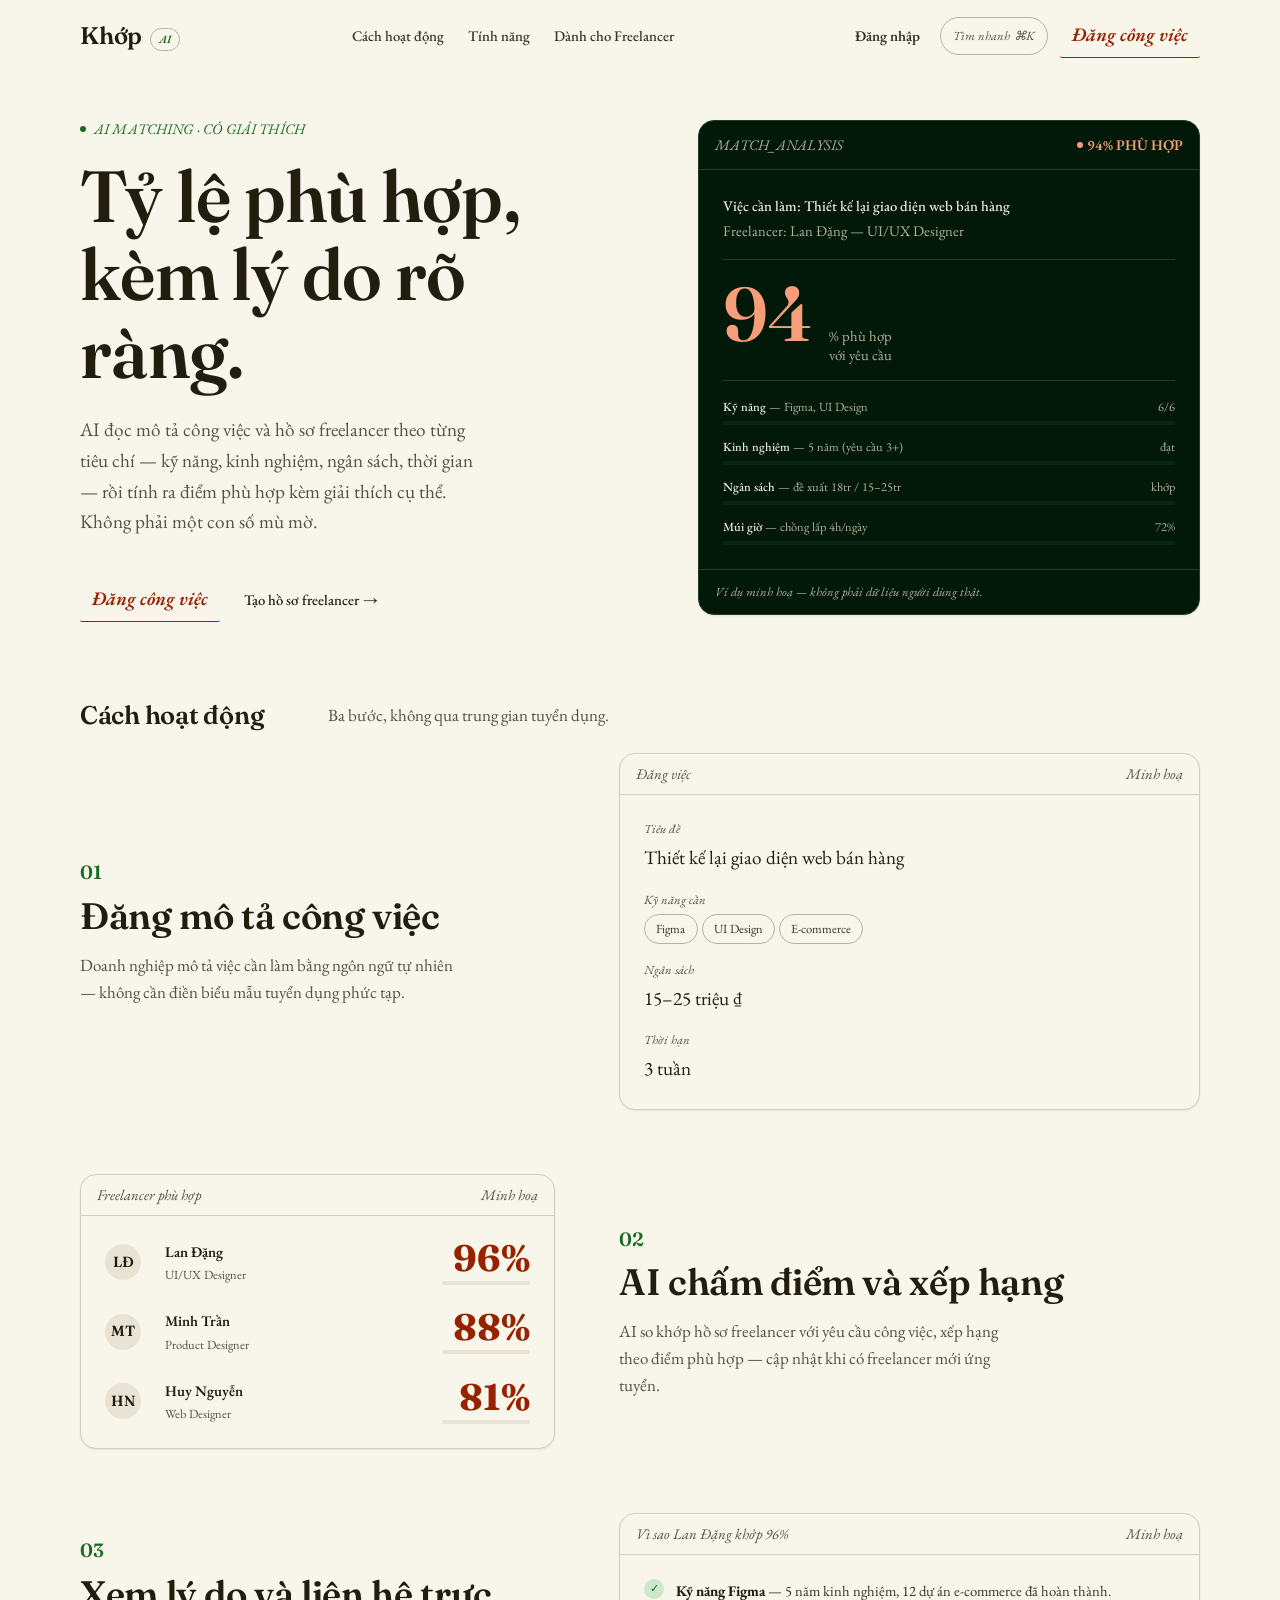
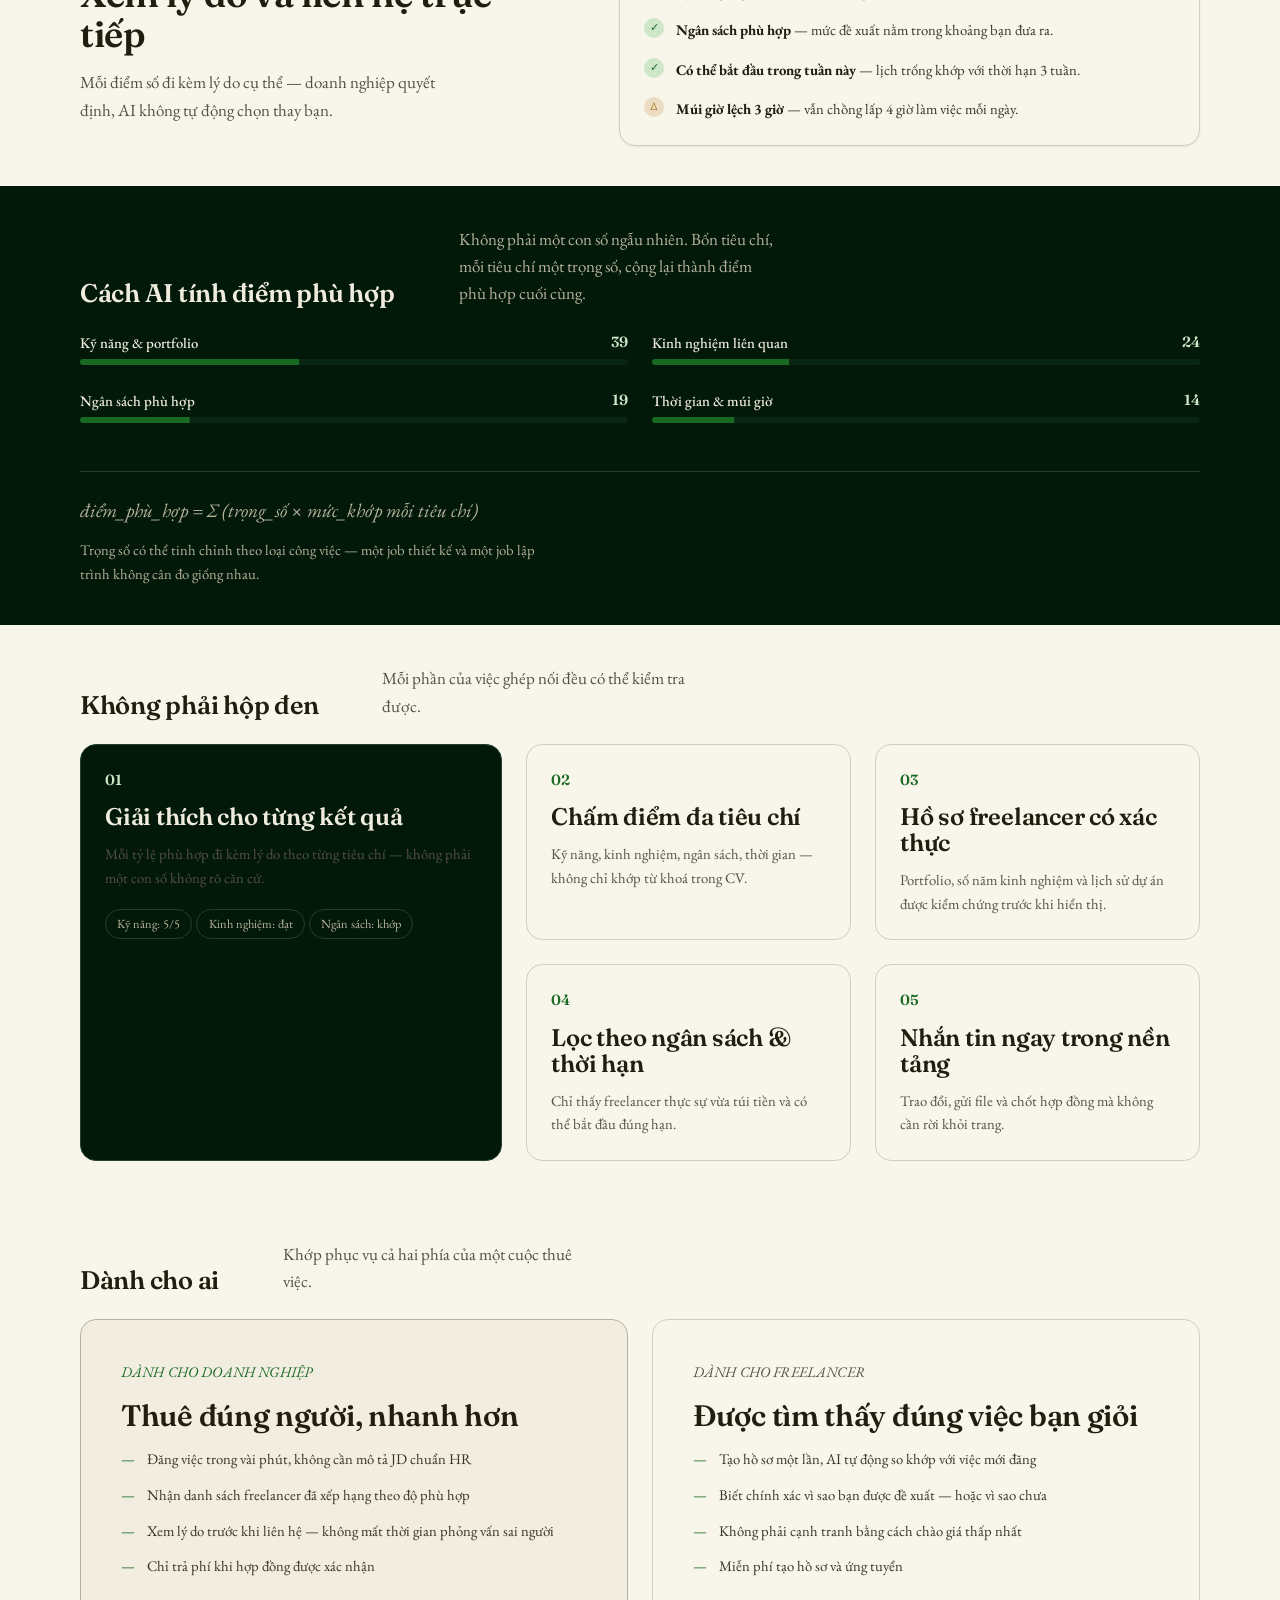
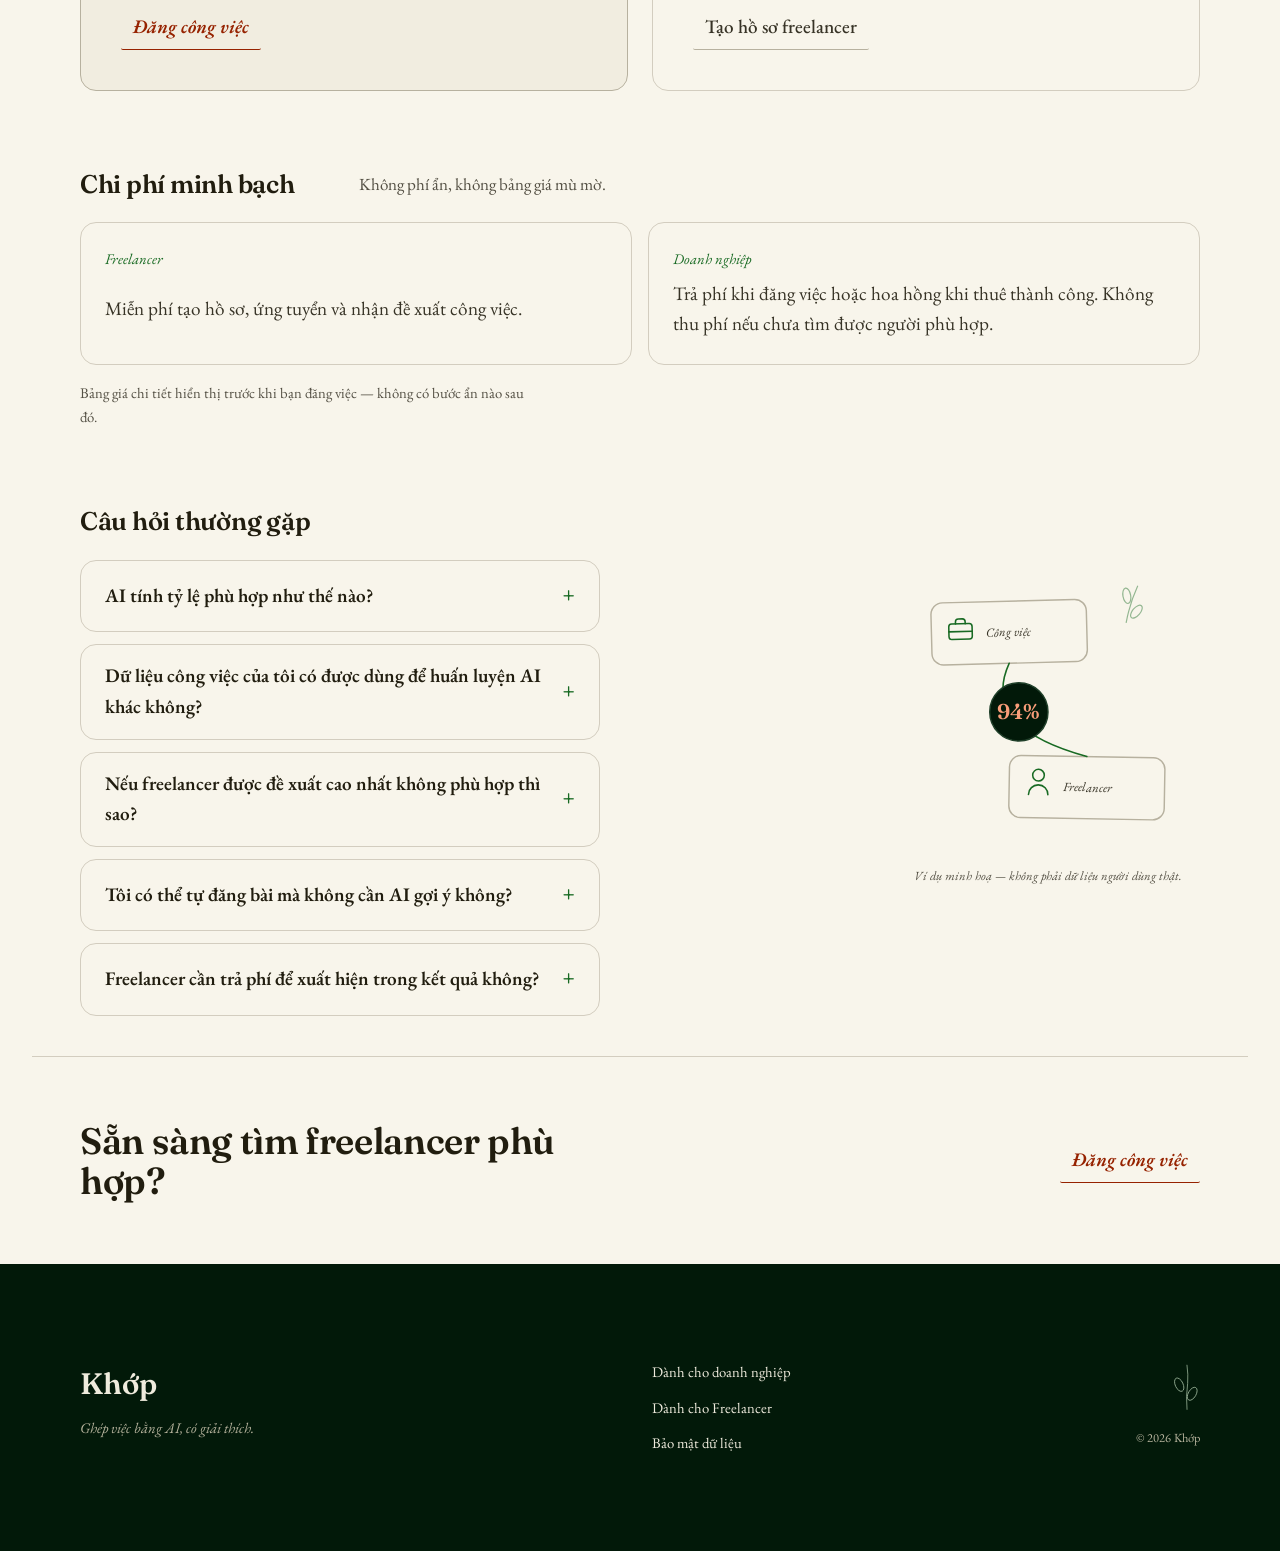
==== commit 34e83517: "update UI" ====
--- a/index.html
+++ b/index.html
@@ -318,27 +318,66 @@
       <h2>Câu hỏi thường gặp</h2>
     </div>
 
-    <div class="faq-list reveal">
-      <details class="faq-item">
-        <summary>AI tính tỷ lệ phù hợp như thế nào?</summary>
-        <p>AI so khớp mô tả công việc với hồ sơ freelancer theo bốn tiêu chí — kỹ năng, kinh nghiệm, ngân sách, thời gian — rồi tính điểm theo trọng số. Bạn luôn thấy chi tiết từng tiêu chí, không chỉ con số cuối cùng.</p>
-      </details>
-      <details class="faq-item">
-        <summary>Dữ liệu công việc của tôi có được dùng để huấn luyện AI khác không?</summary>
-        <p>Không. Mô tả công việc và hồ sơ chỉ dùng để tính điểm phù hợp cho chính bạn, không chia sẻ cho bên thứ ba hay dùng để huấn luyện mô hình ngoài nền tảng.</p>
-      </details>
-      <details class="faq-item">
-        <summary>Nếu freelancer được đề xuất cao nhất không phù hợp thì sao?</summary>
-        <p>Bạn xem toàn bộ danh sách đã xếp hạng, không chỉ gợi ý số một. Có thể liên hệ bất kỳ freelancer nào trong danh sách và xem lý do phù hợp của từng người.</p>
-      </details>
-      <details class="faq-item">
-        <summary>Tôi có thể tự đăng bài mà không cần AI gợi ý không?</summary>
-        <p>Có. AI chỉ hỗ trợ xếp hạng và giải thích — bạn vẫn xem được toàn bộ freelancer đã ứng tuyển và tự quyết định.</p>
-      </details>
-      <details class="faq-item">
-        <summary>Freelancer cần trả phí để xuất hiện trong kết quả không?</summary>
-        <p>Không. Thứ hạng chỉ dựa trên độ phù hợp với công việc, không phải freelancer nào trả phí cao hơn.</p>
-      </details>
+    <div class="faq-layout">
+      <div class="faq-list reveal">
+        <details class="faq-item">
+          <summary>AI tính tỷ lệ phù hợp như thế nào?</summary>
+          <p>AI so khớp mô tả công việc với hồ sơ freelancer theo bốn tiêu chí — kỹ năng, kinh nghiệm, ngân sách, thời gian — rồi tính điểm theo trọng số. Bạn luôn thấy chi tiết từng tiêu chí, không chỉ con số cuối cùng.</p>
+        </details>
+        <details class="faq-item">
+          <summary>Dữ liệu công việc của tôi có được dùng để huấn luyện AI khác không?</summary>
+          <p>Không. Mô tả công việc và hồ sơ chỉ dùng để tính điểm phù hợp cho chính bạn, không chia sẻ cho bên thứ ba hay dùng để huấn luyện mô hình ngoài nền tảng.</p>
+        </details>
+        <details class="faq-item">
+          <summary>Nếu freelancer được đề xuất cao nhất không phù hợp thì sao?</summary>
+          <p>Bạn xem toàn bộ danh sách đã xếp hạng, không chỉ gợi ý số một. Có thể liên hệ bất kỳ freelancer nào trong danh sách và xem lý do phù hợp của từng người.</p>
+        </details>
+        <details class="faq-item">
+          <summary>Tôi có thể tự đăng bài mà không cần AI gợi ý không?</summary>
+          <p>Có. AI chỉ hỗ trợ xếp hạng và giải thích — bạn vẫn xem được toàn bộ freelancer đã ứng tuyển và tự quyết định.</p>
+        </details>
+        <details class="faq-item">
+          <summary>Freelancer cần trả phí để xuất hiện trong kết quả không?</summary>
+          <p>Không. Thứ hạng chỉ dựa trên độ phù hợp với công việc, không phải freelancer nào trả phí cao hơn.</p>
+        </details>
+      </div>
+
+      <figure class="faq-illustration">
+        <svg class="faq-diagram" viewBox="0 0 280 290" role="img" aria-label="Sơ đồ minh hoạ: AI nối một công việc với một freelancer, đạt 94% phù hợp — ví dụ minh hoạ, không phải số liệu thật.">
+          <g class="faq-diagram__sprig" aria-hidden="true" transform="translate(232 12) rotate(16)">
+            <path class="faq-diagram__stem" d="M0 42 Q -2 22 1 2" />
+            <g transform="translate(-7 15) rotate(-26)"><ellipse class="faq-diagram__leaf" cx="0" cy="0" rx="4" ry="8" /></g>
+            <g transform="translate(7 28) rotate(24)"><ellipse class="faq-diagram__leaf" cx="0" cy="0" rx="4" ry="8" /></g>
+          </g>
+
+          <g class="faq-diagram__node" transform="rotate(-1.5 100 62)">
+            <rect class="faq-diagram__card" x="20" y="30" width="160" height="64" rx="12" />
+            <g class="faq-diagram__icon" transform="translate(38 46)">
+              <rect x="0" y="6" width="24" height="16" rx="3" />
+              <path d="M7 6 V4 a3 3 0 0 1 3 -3 h4 a3 3 0 0 1 3 3 V6" />
+              <line x1="0" y1="14" x2="24" y2="14" />
+            </g>
+            <text class="faq-diagram__label" x="76" y="66">Công việc</text>
+          </g>
+
+          <g class="faq-diagram__node" transform="rotate(1 180 222)">
+            <rect class="faq-diagram__card" x="100" y="190" width="160" height="64" rx="12" />
+            <g class="faq-diagram__icon" transform="translate(118 202)">
+              <circle cx="12" cy="8" r="6" />
+              <path d="M2 28 a10 10 0 0 1 20 0" />
+            </g>
+            <text class="faq-diagram__label" x="156" y="226">Freelancer</text>
+          </g>
+
+          <path class="faq-diagram__connector" d="M 100 94 Q 70 160 180 190" />
+
+          <g transform="translate(110 144)">
+            <circle class="faq-diagram__badge" r="30" />
+            <text class="faq-diagram__pct" x="0" y="7" text-anchor="middle">94%</text>
+          </g>
+        </svg>
+        <figcaption>Ví dụ minh hoạ — không phải dữ liệu người dùng thật.</figcaption>
+      </figure>
     </div>
   </section>
 
@@ -352,16 +391,29 @@
 
 </main>
 
-<footer class="container">
-  <div class="foot-mast">
-    <span class="wordmark">Khớp</span>
-    <span class="tagline">Ghép việc bằng AI, có giải thích.</span>
-    <div class="links">
-      <a href="#audience">Dành cho doanh nghiệp</a>
-      <a href="#freelancer">Dành cho Freelancer</a>
-      <a href="#privacy">Bảo mật dữ liệu</a>
-    </div>
-    <span class="copyright">© 2026 Khớp</span>
+<footer class="foot-band">
+  <div class="container">
+    <div class="foot-mast">
+      <div class="foot-mast__brand">
+        <span class="wordmark">Khớp</span>
+        <span class="tagline">Ghép việc bằng AI, có giải thích.</span>
+      </div>
+
+      <nav class="foot-mast__links" aria-label="Liên kết footer">
+        <a href="#audience">Dành cho doanh nghiệp</a>
+        <a href="#freelancer">Dành cho Freelancer</a>
+        <a href="#privacy">Bảo mật dữ liệu</a>
+      </nav>
+
+      <div class="foot-mast__meta">
+        <svg class="foot-mast__sprig" viewBox="0 0 40 80" aria-hidden="true">
+          <path class="foot-mast__stem" d="M 20 76 Q 18 56 21 36 Q 22 22 20 8" />
+          <g transform="translate(8 38) rotate(-25)"><ellipse class="foot-mast__leaf" cx="0" cy="0" rx="6" ry="11" /></g>
+          <g transform="translate(28 52) rotate(30)"><ellipse class="foot-mast__leaf" cx="0" cy="0" rx="6" ry="11" /></g>
+        </svg>
+        <span class="copyright">© 2026 Khớp</span>
+      </div>
+    </div>
   </div>
 </footer>
 
@@ -440,6 +492,26 @@
   } else {
     fillTargets.forEach(function (el) { el.style.setProperty("--fill", parseInt(el.getAttribute("data-fill"), 10) / 100); });
     countTargets.forEach(function (el) { el.textContent = el.getAttribute("data-count-to"); });
+  }
+
+  /* FAQ diagram connector — draws itself once on scroll into view */
+  var connectors = document.querySelectorAll(".faq-diagram__connector");
+  connectors.forEach(function (path) {
+    var len = path.getTotalLength();
+    path.style.strokeDasharray = len;
+    path.style.strokeDashoffset = reduced ? 0 : len;
+    path.style.transition = reduced ? "none" : "stroke-dashoffset 1.3s cubic-bezier(0.16,1,0.3,1)";
+  });
+  if (connectors.length && "IntersectionObserver" in window && !reduced) {
+    var io3 = new IntersectionObserver(function (entries) {
+      entries.forEach(function (entry) {
+        if (entry.isIntersecting) {
+          entry.target.style.strokeDashoffset = "0";
+          io3.unobserve(entry.target);
+        }
+      });
+    }, { threshold: 0.4 });
+    connectors.forEach(function (path) { io3.observe(path); });
   }
 
   /* Command palette */
--- a/tokens.css
+++ b/tokens.css
@@ -31,6 +31,11 @@
   --color-error:       oklch(52% 0.16 30);
   --color-accent-hover: oklch(38% 0.13 145);
   --color-backdrop:    oklch(19% 0.045 152 / 0.5);
+
+  /* — Color: secondary warm accent (terracotta) — match-result numbers + primary CTA only — */
+  --color-accent-2:      oklch(44% 0.16 40);
+  --color-accent-2-hover: oklch(35% 0.16 40);
+  --color-accent-2-soft:  oklch(78% 0.12 42);
 
   /* — Fonts — */
   --font-display: "Fraunces", ui-serif, Georgia, serif;
--- a/styles.css
+++ b/styles.css
@@ -94,15 +94,28 @@
 }
 
 .section {
-  padding-block: var(--space-3xl);
+  padding-block: var(--space-xl);
 }
 .section__head {
   display: grid;
   gap: var(--space-sm);
   max-width: 40rem;
-  margin-bottom: var(--space-2xl);
+  margin-bottom: var(--space-lg);
 }
 .section__head p { color: var(--color-muted); }
+
+/* Balance the header row: heading + its lede sit side by side on wide
+   viewports instead of stacking in a narrow left column with dead space
+   to the right. Only applies where a lede paragraph exists (FAQ has none). */
+@media (min-width: 60rem) {
+  .section__head:has(> p) {
+    max-width: none;
+    grid-template-columns: auto 1fr;
+    align-items: end;
+    gap: var(--space-2xl);
+  }
+  .section__head:has(> p) p { max-width: 40ch; }
+}
 
 /* Garden button voice: unstyled-link register — weight and an accent underline
    carry hierarchy, not a filled block. Italic marks the primary action. */
@@ -122,12 +135,12 @@
               transform 100ms var(--ease-out);
 }
 .btn--primary {
-  color: var(--color-ink);
+  color: var(--color-accent-2);
   font-style: italic;
   font-weight: 600;
-  border-bottom-color: var(--color-accent);
-}
-.btn--primary:hover { color: var(--color-accent); border-bottom-color: var(--color-accent-hover); }
+  border-bottom-color: var(--color-accent-2);
+}
+.btn--primary:hover { color: var(--color-accent-2-hover); border-bottom-color: var(--color-accent-2-hover); }
 .btn--primary:active { transform: translateY(1px); }
 .btn--primary:disabled { opacity: 0.5; cursor: not-allowed; }
 
@@ -362,7 +375,7 @@
 /* ===================== Hero ===================== */
 
 .hero {
-  padding-block: var(--space-2xl) var(--space-3xl);
+  padding-block: var(--space-xl);
 }
 .hero__inner {
   display: grid;
@@ -431,11 +444,11 @@
   display: inline-flex;
   align-items: center;
   gap: var(--space-2xs);
-  color: var(--color-accent-soft);
-  font-weight: 500;
+  color: var(--color-accent-2-soft);
+  font-weight: 600;
   font-style: normal;
 }
-.match-card__status .dot { width: 6px; height: 6px; border-radius: 50%; background: var(--color-accent-soft); }
+.match-card__status .dot { width: 6px; height: 6px; border-radius: 50%; background: var(--color-accent-2-soft); }
 .match-card__body { padding: var(--space-lg); display: grid; gap: var(--space-md); }
 .match-card__meta { display: grid; gap: var(--space-3xs); font-size: var(--text-sm); }
 .match-card__meta .job { color: var(--color-on-graphite); font-weight: 500; }
@@ -444,19 +457,20 @@
 .match-card__score {
   display: flex;
   align-items: baseline;
-  gap: var(--space-sm);
-  padding-block: var(--space-sm);
+  gap: var(--space-md);
+  padding-block: var(--space-md);
   border-top: 1px solid var(--color-graphite-rule);
   border-bottom: 1px solid var(--color-graphite-rule);
 }
 .match-card__score .num {
   font-family: var(--font-display);
-  font-size: var(--text-3xl);
+  font-size: clamp(3.25rem, 5vw + 1.5rem, 4.75rem);
+  line-height: 1;
   font-weight: 600;
-  color: var(--color-accent-soft);
+  color: var(--color-accent-2-soft);
   font-variant-numeric: tabular-nums;
 }
-.match-card__score .label { font-size: var(--text-xs); color: var(--color-on-graphite-muted); }
+.match-card__score .label { font-size: var(--text-sm); color: var(--color-on-graphite-muted); line-height: 1.3; }
 
 .match-card__criteria { display: grid; gap: var(--space-sm); }
 .criterion { display: grid; gap: var(--space-2xs); }
@@ -481,7 +495,7 @@
 
 /* ===================== How it works (Workbench tour) ===================== */
 
-.steps { display: grid; gap: var(--space-3xl); }
+.steps { display: grid; gap: var(--space-2xl); }
 .step {
   display: grid;
   grid-template-columns: 1fr;
@@ -530,8 +544,8 @@
 }
 
 /* Step 2 — ranked list */
-.ranked-list { display: grid; gap: var(--space-md); }
-.ranked-row { display: grid; grid-template-columns: auto 1fr auto; align-items: center; gap: var(--space-md); }
+.ranked-list { display: grid; gap: var(--space-lg); }
+.ranked-row { display: grid; grid-template-columns: auto 1fr auto; align-items: center; gap: var(--space-lg); }
 .avatar {
   width: 36px; height: 36px; border-radius: 50%;
   display: grid; place-items: center;
@@ -541,9 +555,9 @@
 .ranked-row__info { display: grid; gap: var(--space-3xs); min-width: 0; }
 .ranked-row__name { font-weight: 600; color: var(--color-ink); font-size: var(--text-sm); }
 .ranked-row__role { font-size: var(--text-xs); color: var(--color-muted); }
-.ranked-row__score { display: grid; gap: var(--space-3xs); text-align: right; min-width: 4.5rem; }
-.ranked-row__score .pct { font-family: var(--font-display); font-weight: 600; color: var(--color-ink); font-size: var(--text-sm); font-variant-numeric: tabular-nums; }
-.ranked-row__score .bar { width: 4.5rem; height: 4px; border-radius: 2px; background: var(--color-paper-3); overflow: hidden; }
+.ranked-row__score { display: grid; gap: var(--space-2xs); text-align: right; min-width: 5.5rem; }
+.ranked-row__score .pct { font-family: var(--font-display); font-weight: 700; color: var(--color-accent-2); font-size: var(--text-2xl); line-height: 1; font-variant-numeric: tabular-nums; }
+.ranked-row__score .bar { width: 5.5rem; height: 4px; border-radius: 2px; background: var(--color-paper-3); overflow: hidden; }
 .ranked-row__score .bar span { display: block; width: 100%; height: 100%; background: var(--color-accent); transform: scaleX(var(--fill, 0)); transform-origin: left; transition: transform 1.1s var(--ease-out); }
 
 /* Step 3 — explanation checklist */
@@ -662,6 +676,16 @@
 
 /* ===================== FAQ ===================== */
 
+.faq-layout {
+  display: grid;
+  grid-template-columns: 1fr;
+  gap: var(--space-xl);
+  align-items: start;
+}
+@media (min-width: 60rem) {
+  .faq-layout { grid-template-columns: minmax(0, 1fr) minmax(15rem, 19rem); gap: var(--space-2xl); }
+}
+
 .faq-list { display: grid; gap: var(--space-sm); max-width: var(--measure); }
 .faq-item {
   border: 1px solid var(--color-rule);
@@ -691,32 +715,105 @@
 .faq-item[open] summary::after { transform: rotate(45deg); }
 .faq-item p { margin-top: var(--space-sm); color: var(--color-muted); font-size: var(--text-sm); }
 
+/* FAQ illustration — hand-drawn matching diagram, pure SVG, no external assets */
+.faq-illustration {
+  margin: 0;
+  display: grid;
+  justify-items: center;
+  align-content: start;
+  gap: var(--space-sm);
+  padding-top: var(--space-sm);
+}
+.faq-diagram { width: 100%; max-width: 17rem; height: auto; }
+.faq-diagram__card { fill: var(--color-paper); stroke: var(--color-rule-2); stroke-width: 1.5; }
+.faq-diagram__icon rect,
+.faq-diagram__icon path,
+.faq-diagram__icon line,
+.faq-diagram__icon circle {
+  fill: none;
+  stroke: var(--color-accent);
+  stroke-width: 1.6;
+  stroke-linecap: round;
+  stroke-linejoin: round;
+}
+.faq-diagram__label {
+  font-family: var(--font-body);
+  font-style: italic;
+  font-size: 13px;
+  fill: var(--color-ink-2);
+}
+.faq-diagram__connector {
+  fill: none;
+  stroke: var(--color-accent);
+  stroke-width: 1.6;
+  stroke-linecap: round;
+}
+.faq-diagram__badge { fill: var(--color-graphite); stroke: var(--color-graphite-rule); stroke-width: 1.5; }
+.faq-diagram__pct {
+  font-family: var(--font-display);
+  font-weight: 600;
+  font-size: 22px;
+  fill: var(--color-accent-2-soft);
+}
+.faq-diagram__sprig .faq-diagram__stem,
+.faq-diagram__sprig .faq-diagram__leaf {
+  fill: none;
+  stroke: var(--color-accent);
+  stroke-width: 1.2;
+  opacity: 0.45;
+}
+.faq-illustration figcaption {
+  font-family: var(--font-body);
+  font-style: italic;
+  font-size: 0.78rem;
+  color: var(--color-muted);
+  text-align: center;
+  max-width: 17rem;
+}
+
 /* ===================== Final CTA strip ===================== */
 
 .cta-strip {
   text-align: left;
   display: grid;
   gap: var(--space-lg);
-  padding-block: var(--space-3xl);
+  padding-block: var(--space-2xl);
   border-top: 1px solid var(--color-rule);
 }
 .cta-strip h2 { font-size: var(--text-2xl); max-width: 20ch; }
 .cta-strip__row { display: flex; align-items: center; gap: var(--space-lg); flex-wrap: wrap; }
 
-/* ===================== Footer (Ft1 shape, Garden voice) ===================== */
+/* ===================== Footer (Ft1 shape, Garden voice — dark botanical band) ===================== */
+
+.foot-band {
+  background: var(--color-graphite);
+  color: var(--color-on-graphite);
+  padding-block: var(--space-3xl);
+}
 
 .foot-mast {
-  padding: var(--space-2xl) 0 var(--space-xl);
-  border-top: 1px solid var(--color-rule);
-  display: grid;
-  gap: var(--space-sm);
-}
-.foot-mast .wordmark { font-family: var(--font-display); font-weight: 600; font-size: var(--text-lg); color: var(--color-ink); }
-.foot-mast .tagline { color: var(--color-muted); font-size: var(--text-sm); font-style: italic; }
-.foot-mast .links { display: flex; flex-wrap: wrap; gap: var(--space-xs) var(--space-lg); font-size: var(--text-sm); margin-top: var(--space-sm); }
-.foot-mast .links a { color: var(--color-ink-2); white-space: nowrap; }
-.foot-mast .links a:hover { color: var(--color-accent); }
-.foot-mast .copyright { margin-top: var(--space-lg); font-size: var(--text-xs); color: var(--color-muted); font-family: var(--font-body); }
+  display: grid;
+  gap: var(--space-xl);
+}
+.foot-mast__brand { display: grid; gap: var(--space-xs); align-content: start; }
+.foot-mast .wordmark { font-family: var(--font-display); font-weight: 600; font-size: var(--text-xl); color: var(--color-on-graphite); }
+.foot-mast .tagline { color: var(--color-on-graphite-muted); font-size: var(--text-sm); font-style: italic; }
+
+.foot-mast__links { display: grid; gap: var(--space-sm); align-content: start; font-size: var(--text-sm); }
+.foot-mast__links a { color: var(--color-on-graphite); white-space: nowrap; }
+.foot-mast__links a:hover { color: var(--color-accent-soft); }
+
+.foot-mast__meta { display: flex; flex-direction: column; align-items: flex-start; gap: var(--space-md); }
+.foot-mast__sprig { width: 26px; height: 52px; color: var(--color-accent-soft); opacity: 0.7; }
+.foot-mast__sprig .foot-mast__stem,
+.foot-mast__sprig .foot-mast__leaf { fill: none; stroke: currentColor; stroke-width: 1.3; }
+.foot-mast__sprig .foot-mast__stem { stroke-linecap: round; }
+.foot-mast .copyright { font-size: var(--text-xs); color: var(--color-on-graphite-muted); font-family: var(--font-body); }
+
+@media (min-width: 48rem) {
+  .foot-mast { grid-template-columns: 1.2fr 1fr auto; align-items: start; }
+  .foot-mast__meta { align-items: flex-end; text-align: right; }
+}
 
 /* ===================== Breakpoints ===================== */
 
@@ -742,12 +839,123 @@
 
   .cta-strip { grid-template-columns: 1fr auto; align-items: center; }
   .cta-strip__row { justify-content: flex-end; }
-
-  .foot-mast { grid-template-columns: auto 1fr; align-items: start; }
-  .foot-mast .links { justify-self: end; margin-top: 0; }
-  .foot-mast .copyright { grid-column: 1 / -1; }
 }
 
 @media (min-width: 90rem) {
-  .section { padding-block: var(--space-4xl); }
-}
+  .section { padding-block: var(--space-2xl); }
+}
+
+/* ===================== Results page (ket-qua.html) ===================== */
+
+.link-back {
+  display: flex;
+  align-items: center;
+  gap: var(--space-2xs);
+  font-size: var(--text-sm);
+  color: var(--color-muted);
+  margin-bottom: var(--space-lg);
+}
+.link-back:hover { color: var(--color-accent); }
+
+.page-head { padding-block: var(--space-xl) var(--space-lg); }
+.page-head h1 { font-size: var(--text-3xl); margin-top: var(--space-xs); max-width: 20ch; }
+.page-head > p { color: var(--color-muted); margin-top: var(--space-md); max-width: 50ch; }
+
+.job-summary-panel { max-width: 30rem; margin-top: var(--space-xl); }
+
+.results { padding-block: var(--space-lg) var(--space-2xl); }
+
+.results__toolbar {
+  display: flex;
+  flex-wrap: wrap;
+  align-items: center;
+  justify-content: space-between;
+  gap: var(--space-md);
+  padding-bottom: var(--space-lg);
+  border-bottom: 1px solid var(--color-rule);
+  margin-bottom: var(--space-xl);
+}
+.results__count { color: var(--color-ink-2); font-size: var(--text-sm); }
+.results__count strong { color: var(--color-ink); font-family: var(--font-display); font-weight: 600; }
+.results__controls { display: flex; flex-wrap: wrap; align-items: center; gap: var(--space-lg); }
+
+.select-field, .checkbox-field {
+  display: inline-flex;
+  align-items: center;
+  gap: var(--space-xs);
+  font-size: var(--text-sm);
+  color: var(--color-ink-2);
+}
+.select-field select {
+  font-family: var(--font-body);
+  font-size: var(--text-sm);
+  color: var(--color-ink);
+  background: var(--color-paper);
+  border: 1px solid var(--color-rule-2);
+  border-radius: var(--radius-sm);
+  padding: var(--space-xs) var(--space-sm);
+  height: 40px;
+}
+.select-field select:focus-visible { outline: 2px solid var(--color-focus); outline-offset: 2px; }
+.checkbox-field input { accent-color: var(--color-accent); width: 16px; height: 16px; }
+
+.results__list { display: grid; gap: var(--space-lg); }
+
+.result-card {
+  border: 1px solid var(--color-rule);
+  border-radius: var(--radius-md);
+  padding: var(--space-lg);
+  background: var(--color-paper);
+}
+.result-card[hidden] { display: none; }
+
+.result-card__head {
+  display: grid;
+  grid-template-columns: auto 1fr auto;
+  align-items: center;
+  gap: var(--space-md);
+}
+.result-card__who { display: grid; gap: var(--space-3xs); min-width: 0; }
+.result-card__name { font-family: var(--font-display); font-weight: 600; font-size: var(--text-lg); color: var(--color-ink); }
+.result-card__role { font-size: var(--text-sm); color: var(--color-muted); }
+.result-card__score { display: grid; justify-items: end; text-align: right; }
+.result-card__pct { font-family: var(--font-display); font-weight: 700; font-size: var(--text-3xl); color: var(--color-accent-2); line-height: 1; }
+.result-card__pct-label { font-size: var(--text-xs); color: var(--color-muted); font-style: italic; }
+
+.result-card__meta {
+  display: flex;
+  flex-wrap: wrap;
+  gap: var(--space-md);
+  margin-top: var(--space-md);
+  font-size: var(--text-sm);
+  color: var(--color-ink-2);
+}
+
+.result-card__reason { margin-top: var(--space-lg); }
+.result-card__toggle {
+  cursor: pointer;
+  list-style: none;
+  display: inline-flex;
+  align-items: center;
+  gap: var(--space-2xs);
+  font-weight: 500;
+  color: var(--color-ink-2);
+  font-size: var(--text-sm);
+  border-bottom: 1px solid var(--color-rule-2);
+  padding-block: var(--space-2xs);
+}
+.result-card__toggle::-webkit-details-marker { display: none; }
+.result-card__toggle:hover { color: var(--color-ink); border-color: var(--color-ink-2); }
+.result-card__chevron { font-family: var(--font-display); transition: transform var(--dur-short) var(--ease-out); }
+.result-card__reason[open] .result-card__chevron { transform: rotate(45deg); }
+.result-card__panel { margin-top: var(--space-md); }
+
+@media (max-width: 26rem) {
+  .result-card__head { grid-template-columns: auto 1fr; row-gap: var(--space-sm); }
+  .result-card__score {
+    grid-column: 1 / -1;
+    justify-items: start;
+    text-align: left;
+    flex-direction: row;
+  }
+}
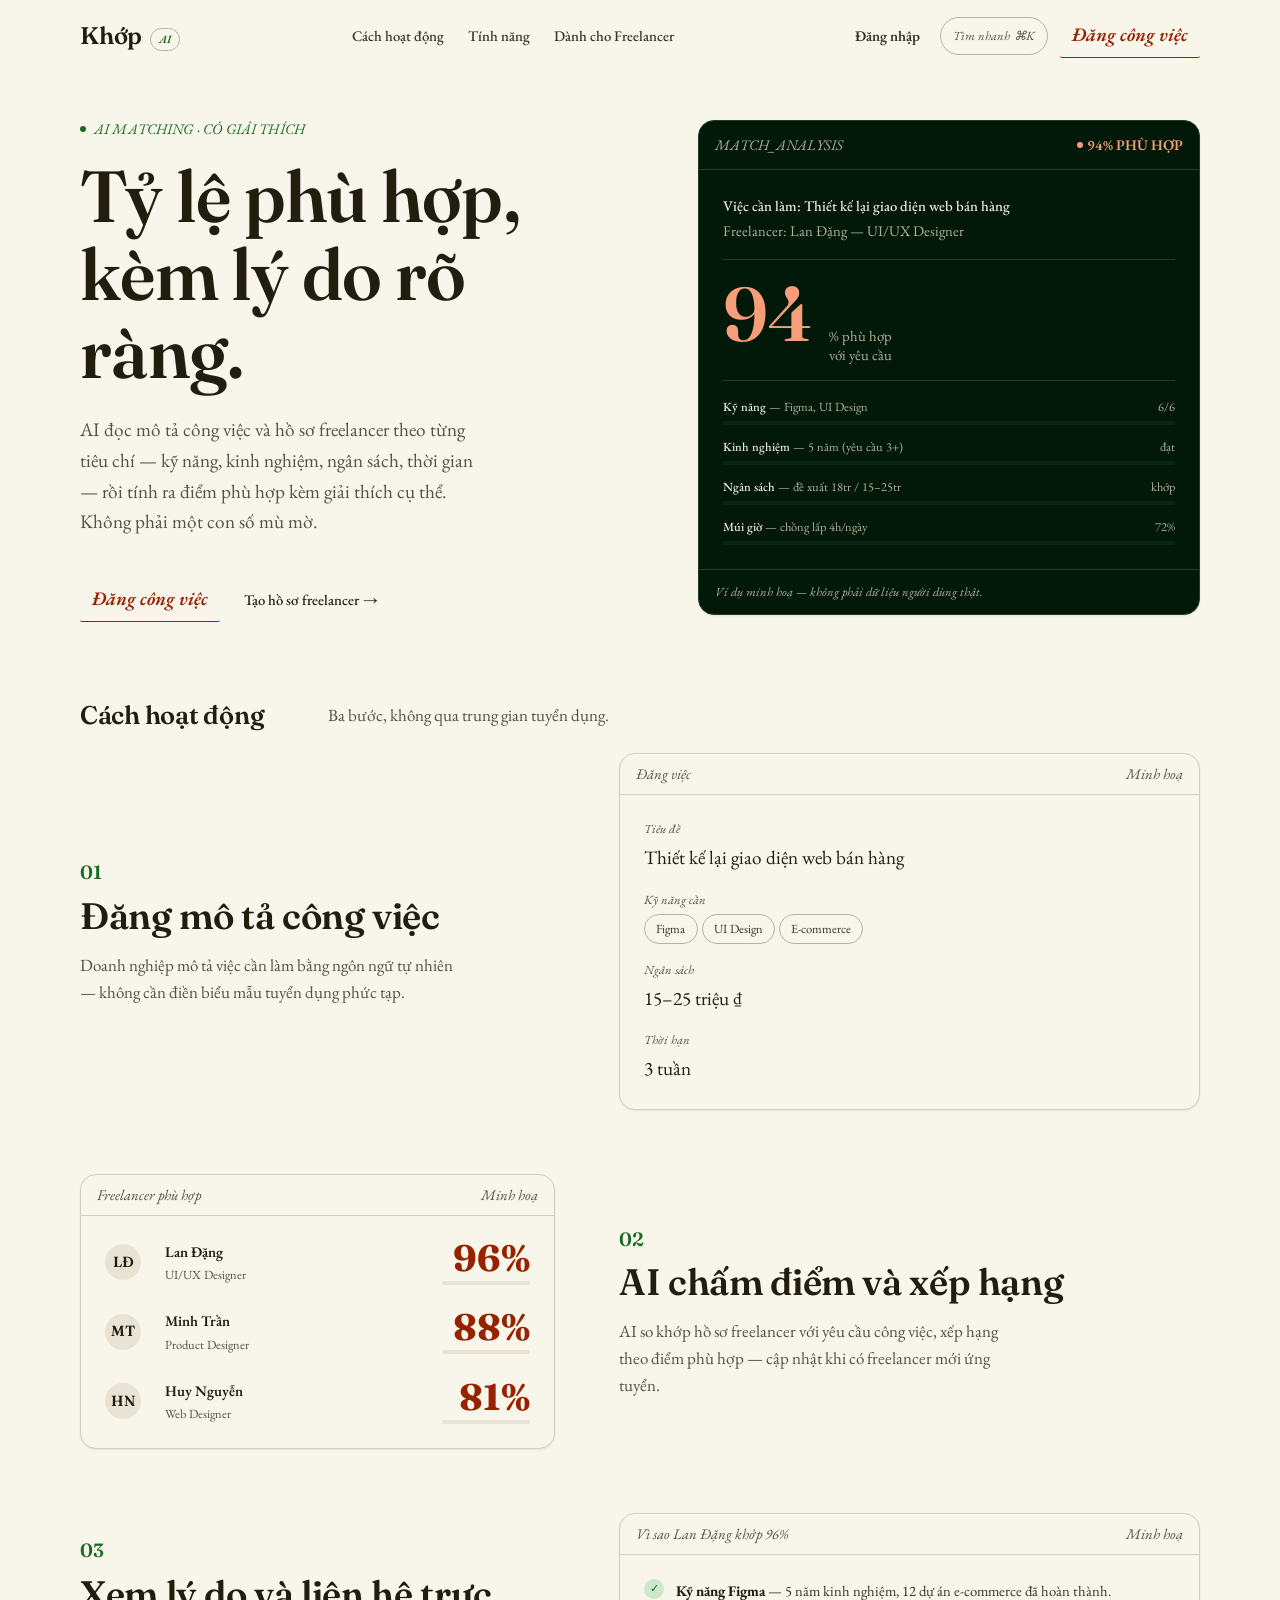
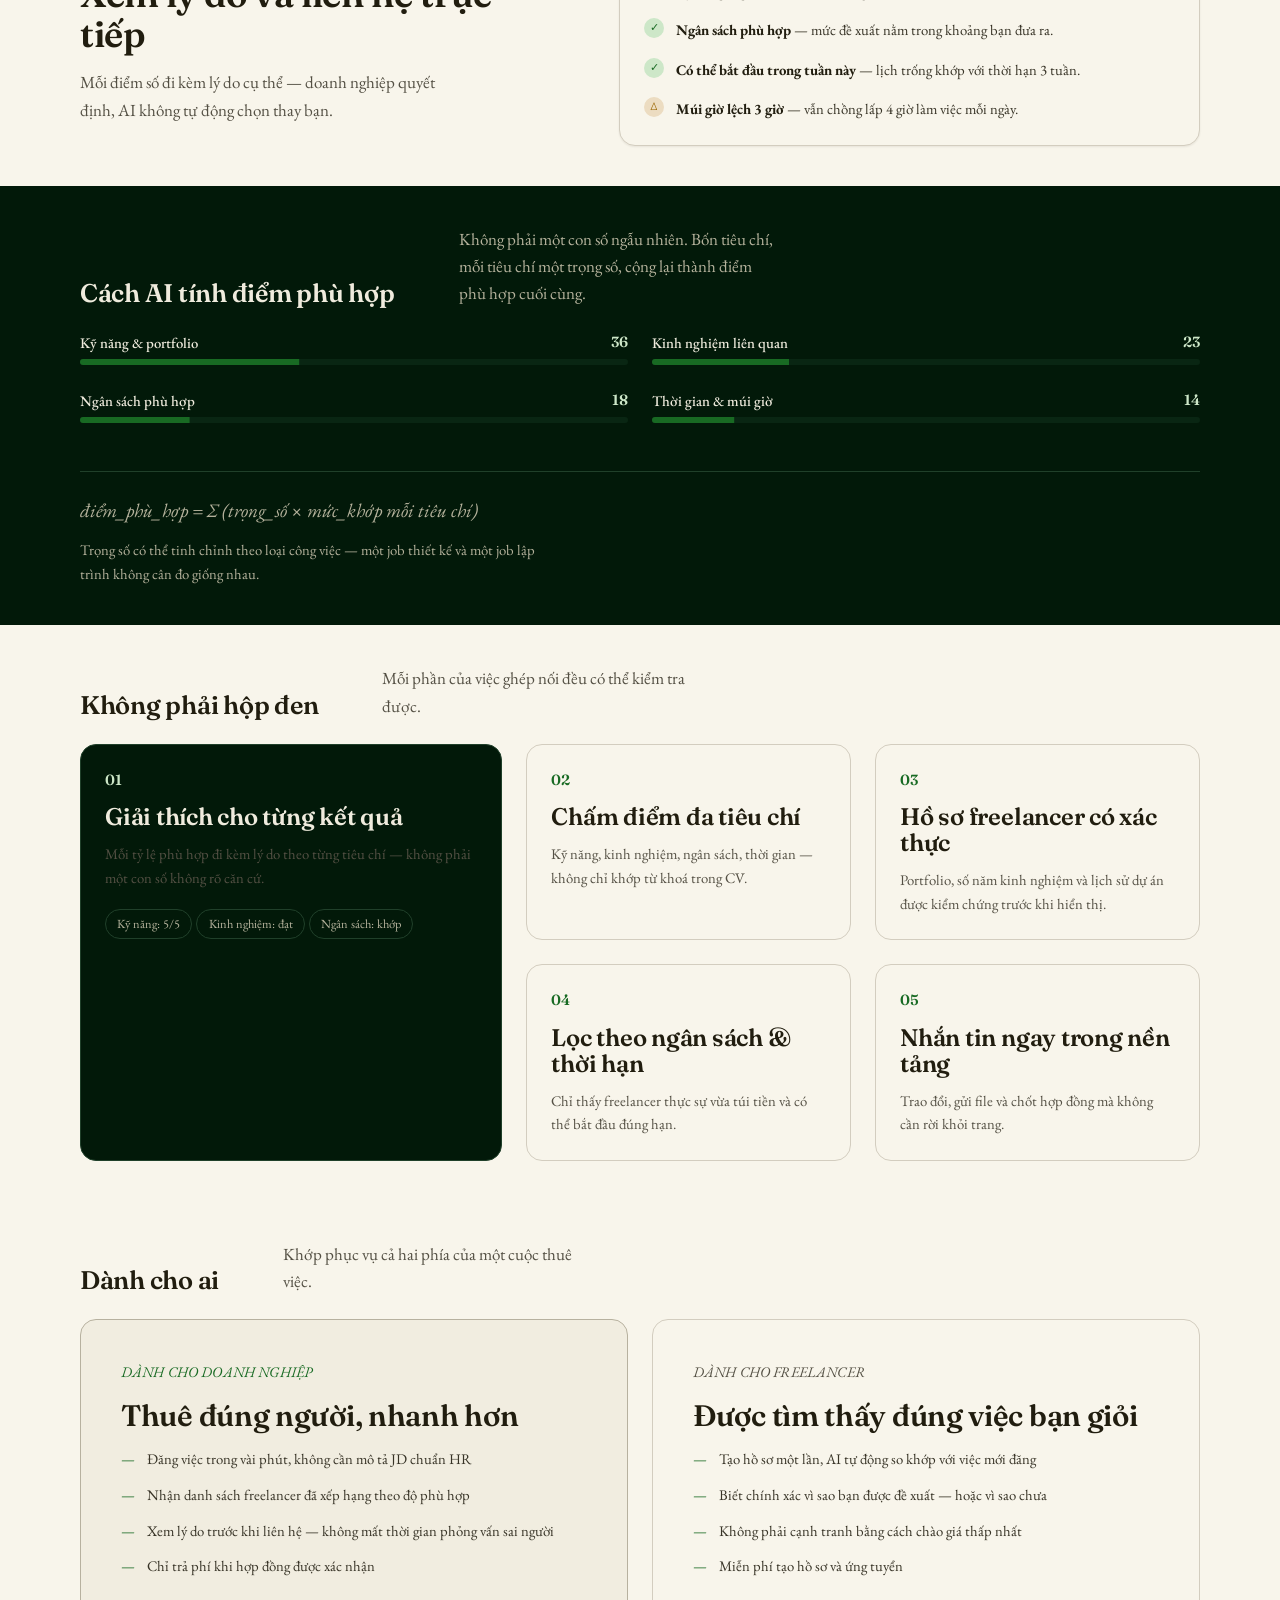
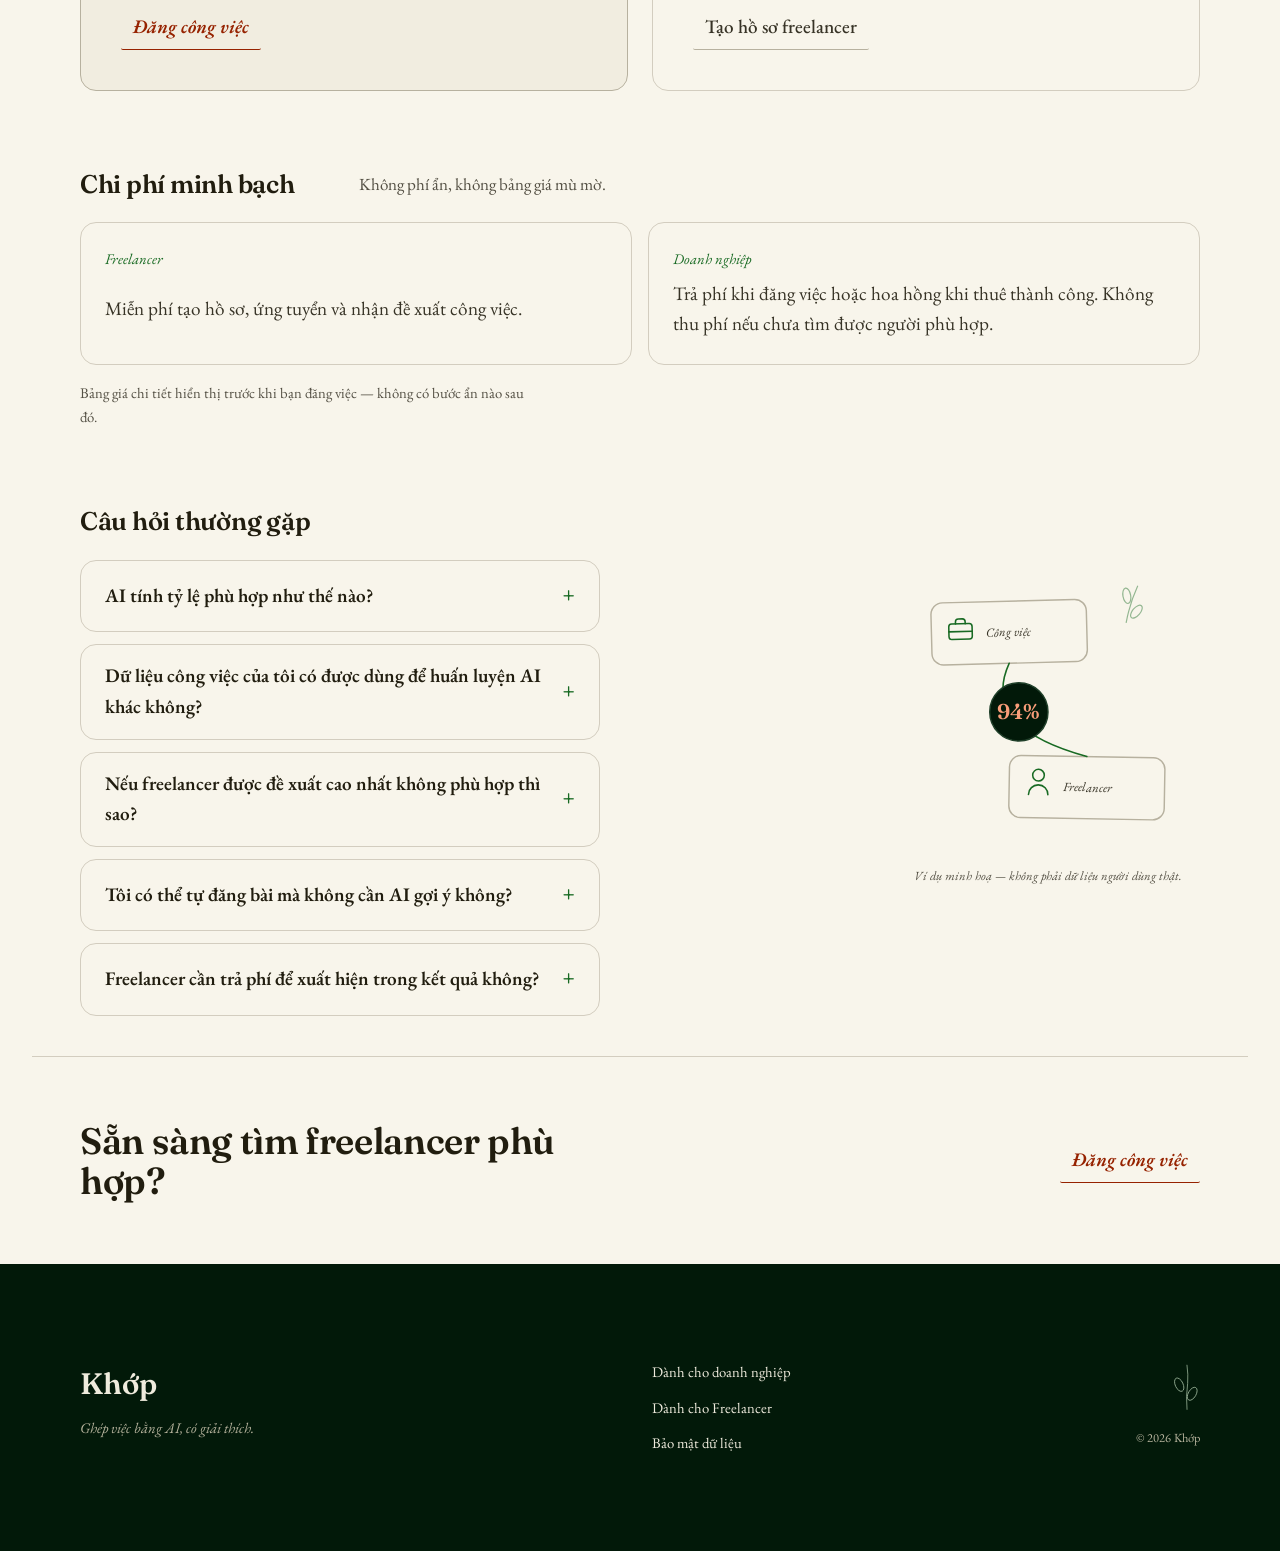
==== commit b5de3c90: "update navigation links and add resume parsing functionality" ====
--- a/index.html
+++ b/index.html
@@ -17,20 +17,20 @@
 
 <header class="nav" id="nav">
   <div class="nav__inner">
-    <a class="nav__brand" href="#top">Khớp <span class="chip">AI</span></a>
+    <a class="nav__brand" href="index.html">Khớp <span class="chip">AI</span></a>
 
     <nav class="nav__center" aria-label="Điều hướng chính">
-      <a class="nav__link" href="#how">Cách hoạt động</a>
-      <a class="nav__link" href="#features">Tính năng</a>
-      <a class="nav__link" href="#freelancer">Dành cho Freelancer</a>
+      <a class="nav__link" href="index.html#how">Cách hoạt động</a>
+      <a class="nav__link" href="index.html#features">Tính năng</a>
+      <a class="nav__link" href="index.html#freelancer">Dành cho Freelancer</a>
     </nav>
 
     <div class="nav__right">
-      <a class="nav__signin" href="#signin">Đăng nhập</a>
+      <a class="nav__signin" href="#">Đăng nhập</a>
       <button class="cmdk-trigger" id="cmdkTrigger" aria-haspopup="dialog" aria-controls="cmdk">
         <span>Tìm nhanh</span><kbd>⌘K</kbd>
       </button>
-      <a class="btn btn--primary" href="#dang-cong-viec">Đăng công việc</a>
+      <a class="btn btn--primary" href="dang-job.html">Đăng công việc</a>
       <button class="nav__burger" id="burgerBtn" aria-expanded="false" aria-controls="mobilePanel" aria-label="Mở menu">
         <svg viewBox="0 0 24 24" fill="none" stroke="currentColor" stroke-width="2" aria-hidden="true"><path d="M3 6h18M3 12h18M3 18h18"/></svg>
       </button>
@@ -38,11 +38,11 @@
   </div>
 
   <div class="nav__mobile-panel" id="mobilePanel">
-    <a href="#how">Cách hoạt động</a>
-    <a href="#features">Tính năng</a>
-    <a href="#freelancer">Dành cho Freelancer</a>
-    <a href="#signin">Đăng nhập</a>
-    <a class="btn btn--primary" href="#dang-cong-viec">Đăng công việc</a>
+    <a href="index.html#how">Cách hoạt động</a>
+    <a href="index.html#features">Tính năng</a>
+    <a href="index.html#freelancer">Dành cho Freelancer</a>
+    <a href="#">Đăng nhập</a>
+    <a class="btn btn--primary" href="dang-job.html">Đăng công việc</a>
   </div>
 </header>
 
@@ -64,8 +64,8 @@
         <h1 class="hero__title">Tỷ lệ phù hợp, kèm lý do rõ ràng.</h1>
         <p class="hero__lede">AI đọc mô tả công việc và hồ sơ freelancer theo từng tiêu chí — kỹ năng, kinh nghiệm, ngân sách, thời gian — rồi tính ra điểm phù hợp kèm giải thích cụ thể. Không phải một con số mù mờ.</p>
         <div class="hero__cta">
-          <a class="btn btn--primary" href="#dang-cong-viec">Đăng công việc</a>
-          <a class="link-arrow" href="#freelancer">Tạo hồ sơ freelancer</a>
+          <a class="btn btn--primary" href="dang-job.html">Đăng công việc</a>
+          <a class="link-arrow" href="tao-ho-so.html">Tạo hồ sơ freelancer</a>
         </div>
       </div>
 
@@ -275,7 +275,7 @@
           <li>Xem lý do trước khi liên hệ — không mất thời gian phỏng vấn sai người</li>
           <li>Chỉ trả phí khi hợp đồng được xác nhận</li>
         </ul>
-        <a class="btn btn--primary" href="#dang-cong-viec">Đăng công việc</a>
+        <a class="btn btn--primary" href="dang-job.html">Đăng công việc</a>
       </div>
 
       <div class="audience" id="freelancer">
@@ -287,7 +287,7 @@
           <li>Không phải cạnh tranh bằng cách chào giá thấp nhất</li>
           <li>Miễn phí tạo hồ sơ và ứng tuyển</li>
         </ul>
-        <a class="btn btn--outline" href="#signup-freelancer">Tạo hồ sơ freelancer</a>
+        <a class="btn btn--outline" href="tao-ho-so.html">Tạo hồ sơ freelancer</a>
       </div>
     </div>
   </section>
@@ -385,7 +385,7 @@
   <section class="cta-strip container" id="dang-cong-viec">
     <h2>Sẵn sàng tìm freelancer phù hợp?</h2>
     <div class="cta-strip__row">
-      <a class="btn btn--primary" href="#signup-business">Đăng công việc</a>
+      <a class="btn btn--primary" href="dang-job.html">Đăng công việc</a>
     </div>
   </section>
 
@@ -400,9 +400,9 @@
       </div>
 
       <nav class="foot-mast__links" aria-label="Liên kết footer">
-        <a href="#audience">Dành cho doanh nghiệp</a>
-        <a href="#freelancer">Dành cho Freelancer</a>
-        <a href="#privacy">Bảo mật dữ liệu</a>
+        <a href="dang-job.html">Dành cho doanh nghiệp</a>
+        <a href="tao-ho-so.html">Dành cho Freelancer</a>
+        <a href="#">Bảo mật dữ liệu</a>
       </nav>
 
       <div class="foot-mast__meta">
@@ -526,8 +526,8 @@
     { label: "Dành cho Freelancer", hint: "Phần", href: "#freelancer" },
     { label: "Chi phí", hint: "Phần", href: "#pricing" },
     { label: "Câu hỏi thường gặp", hint: "Phần", href: "#faq" },
-    { label: "Đăng công việc", hint: "Hành động", href: "#dang-cong-viec" },
-    { label: "Tạo hồ sơ freelancer", hint: "Hành động", href: "#signup-freelancer" }
+    { label: "Đăng công việc", hint: "Hành động", href: "dang-job.html" },
+    { label: "Tạo hồ sơ freelancer", hint: "Hành động", href: "tao-ho-so.html" }
   ];
 
   var activeIndex = 0;
@@ -557,8 +557,12 @@
 
   function go(href) {
     cmdk.close();
-    var el = document.querySelector(href);
-    if (el) el.scrollIntoView({ behavior: reduced ? "auto" : "smooth", block: "start" });
+    if (href.charAt(0) === "#") {
+      var el = document.querySelector(href);
+      if (el) el.scrollIntoView({ behavior: reduced ? "auto" : "smooth", block: "start" });
+    } else {
+      window.location.href = href;
+    }
   }
 
   function openCmdk() {
--- a/tokens.css
+++ b/tokens.css
@@ -29,6 +29,7 @@
   --color-warn:        oklch(55% 0.12 75);
   --color-warn-soft:   oklch(90% 0.04 80);
   --color-error:       oklch(52% 0.16 30);
+  --color-error-soft:  oklch(90% 0.04 30);
   --color-accent-hover: oklch(38% 0.13 145);
   --color-backdrop:    oklch(19% 0.045 152 / 0.5);
 
--- a/styles.css
+++ b/styles.css
@@ -950,6 +950,27 @@
 .result-card__reason[open] .result-card__chevron { transform: rotate(45deg); }
 .result-card__panel { margin-top: var(--space-md); }
 
+.roadmap-status { font-size: var(--text-sm); color: var(--color-muted); }
+.roadmap-error { font-size: var(--text-sm); color: var(--color-warn); }
+.roadmap-score { font-size: var(--text-md); color: var(--color-ink-2); margin-bottom: var(--space-md); }
+.roadmap-score strong { font-family: var(--font-display); font-weight: 600; color: var(--color-accent-2); }
+.roadmap-steps { display: grid; gap: var(--space-md); }
+.roadmap-step { display: grid; grid-template-columns: auto 1fr; gap: var(--space-sm); align-items: start; }
+.roadmap-step__gain {
+  flex-shrink: 0;
+  min-width: 3rem;
+  text-align: center;
+  padding: var(--space-3xs) var(--space-xs);
+  border-radius: var(--radius-sm);
+  background: var(--color-accent-2-soft);
+  color: var(--color-accent-2);
+  font-family: var(--font-display);
+  font-weight: 600;
+  font-size: var(--text-xs);
+}
+.roadmap-step__body { font-size: var(--text-sm); color: var(--color-ink-2); }
+.roadmap-step__body strong { color: var(--color-ink); }
+
 @media (max-width: 26rem) {
   .result-card__head { grid-template-columns: auto 1fr; row-gap: var(--space-sm); }
   .result-card__score {
@@ -959,3 +980,147 @@
     flex-direction: row;
   }
 }
+
+/* ===================== Đăng công việc (dang-job.html) ===================== */
+
+.job-compose-panel { max-width: 40rem; margin-top: var(--space-xl); }
+
+.job-textarea {
+  display: block;
+  width: 100%;
+  min-height: 9rem;
+  resize: vertical;
+  font-family: var(--font-body);
+  font-size: var(--text-md);
+  line-height: 1.5;
+  color: var(--color-ink);
+  background: var(--color-paper);
+  border: 1px solid var(--color-rule-2);
+  border-radius: var(--radius-sm);
+  padding: var(--space-md);
+}
+.job-textarea::placeholder { color: var(--color-muted); }
+.job-textarea:focus-visible { outline: 2px solid var(--color-focus); outline-offset: 2px; }
+
+.job-form__actions[hidden] { display: none; }
+.job-form__actions {
+  display: flex;
+  flex-wrap: wrap;
+  align-items: center;
+  gap: var(--space-md);
+  margin-top: var(--space-md);
+}
+.job-form__hint { font-size: var(--text-xs); font-style: italic; color: var(--color-muted); }
+
+.result-panel, #resultNotice.notice-panel { max-width: 40rem; margin-top: var(--space-xl); }
+#apiErrorBanner.notice-panel { max-width: 40rem; margin-top: var(--space-lg); }
+
+.source-badge {
+  font-family: var(--font-body);
+  font-style: italic;
+  font-size: var(--text-xs);
+  color: var(--color-muted);
+}
+.source-badge--ai { color: var(--color-accent); }
+
+.notice-heading { display: flex; align-items: center; gap: var(--space-sm); }
+.notice-heading strong { font-family: var(--font-display); font-size: var(--text-md); font-weight: 600; color: var(--color-ink); }
+.notice-reason { margin-top: var(--space-sm); font-size: var(--text-sm); color: var(--color-ink-2); }
+.notice-list { display: grid; gap: var(--space-xs); margin-top: var(--space-md); }
+.notice-list li { display: flex; gap: var(--space-sm); font-size: var(--text-sm); color: var(--color-ink-2); }
+.notice-list li::before { content: "—"; color: var(--color-warn); flex-shrink: 0; }
+
+/* Extend the explain-list mark voice (circle + tint) to notice headings too,
+   so the same ok/warn/error glyph reads consistently outside the checklist context. */
+.notice-heading .mark { width: 20px; height: 20px; border-radius: 50%; display: grid; place-items: center; font-size: 0.7rem; flex-shrink: 0; }
+.notice-heading .mark--ok { background: var(--color-accent-soft); color: var(--color-accent); }
+.notice-heading .mark--warn { background: var(--color-warn-soft); color: var(--color-warn); }
+.notice-heading .mark--error { background: var(--color-error-soft); color: var(--color-error); }
+
+/* ===================== Tạo hồ sơ freelancer (tao-ho-so.html) ===================== */
+
+.upload-panel { max-width: 40rem; margin-top: var(--space-xl); }
+
+.dropzone {
+  display: grid;
+  justify-items: center;
+  gap: var(--space-xs);
+  text-align: center;
+  padding: var(--space-2xl) var(--space-lg);
+  border: 1.5px dashed var(--color-rule-2);
+  border-radius: var(--radius-md);
+  background: var(--color-paper-2);
+  cursor: pointer;
+  transition: border-color var(--dur-short) var(--ease-out), background var(--dur-short) var(--ease-out);
+}
+.dropzone:hover, .dropzone:focus-within { border-color: var(--color-accent); background: var(--color-paper-3); }
+.dropzone.is-dragover { border-color: var(--color-accent); background: var(--color-accent-soft); }
+.dropzone__icon { color: var(--color-muted); transition: color var(--dur-short) var(--ease-out); }
+.dropzone:hover .dropzone__icon, .dropzone:focus-within .dropzone__icon, .dropzone.is-dragover .dropzone__icon { color: var(--color-accent); }
+.dropzone__text { font-size: var(--text-md); color: var(--color-ink-2); }
+.dropzone__text strong { color: var(--color-accent-2); font-weight: 600; }
+.dropzone__hint { font-size: var(--text-xs); color: var(--color-muted); }
+.dropzone__input {
+  position: absolute;
+  width: 1px; height: 1px;
+  overflow: hidden;
+  clip: rect(0, 0, 0, 0);
+  white-space: nowrap;
+}
+
+.file-chip[hidden] { display: none; }
+.file-chip {
+  display: flex;
+  flex-wrap: wrap;
+  align-items: center;
+  gap: var(--space-xs) var(--space-sm);
+  margin-top: var(--space-md);
+  padding: var(--space-xs) var(--space-md);
+  border: 1px solid var(--color-rule-2);
+  border-radius: var(--radius-sm);
+  background: var(--color-paper);
+  font-size: var(--text-sm);
+}
+.file-chip__name {
+  color: var(--color-ink);
+  font-weight: 500;
+  min-width: 3rem;
+  overflow: hidden;
+  text-overflow: ellipsis;
+  white-space: nowrap;
+  flex: 1 1 auto;
+}
+.file-chip__size { color: var(--color-muted); flex-shrink: 0; }
+.file-chip__clear {
+  margin-left: auto;
+  flex-shrink: 0;
+  color: var(--color-muted);
+  font-size: var(--text-xs);
+  font-family: var(--font-body);
+  text-decoration: underline;
+  background: none;
+  border: none;
+  cursor: pointer;
+}
+.file-chip__clear:hover { color: var(--color-error); }
+
+.upload-status[hidden] { display: none; }
+.upload-status {
+  display: inline-flex;
+  align-items: center;
+  gap: var(--space-xs);
+  font-family: var(--font-body);
+  font-style: italic;
+  font-size: var(--text-xs);
+  color: var(--color-muted);
+}
+.upload-status__dot {
+  width: 7px; height: 7px;
+  border-radius: 50%;
+  background: var(--color-accent);
+  animation: upload-pulse 1.1s ease-in-out infinite;
+}
+@keyframes upload-pulse { 0%, 100% { opacity: 0.3; } 50% { opacity: 1; } }
+@media (prefers-reduced-motion: reduce) { .upload-status__dot { animation: none; } }
+
+.exp-badge { font-family: var(--font-display); font-weight: 600; color: var(--color-accent-2); }
